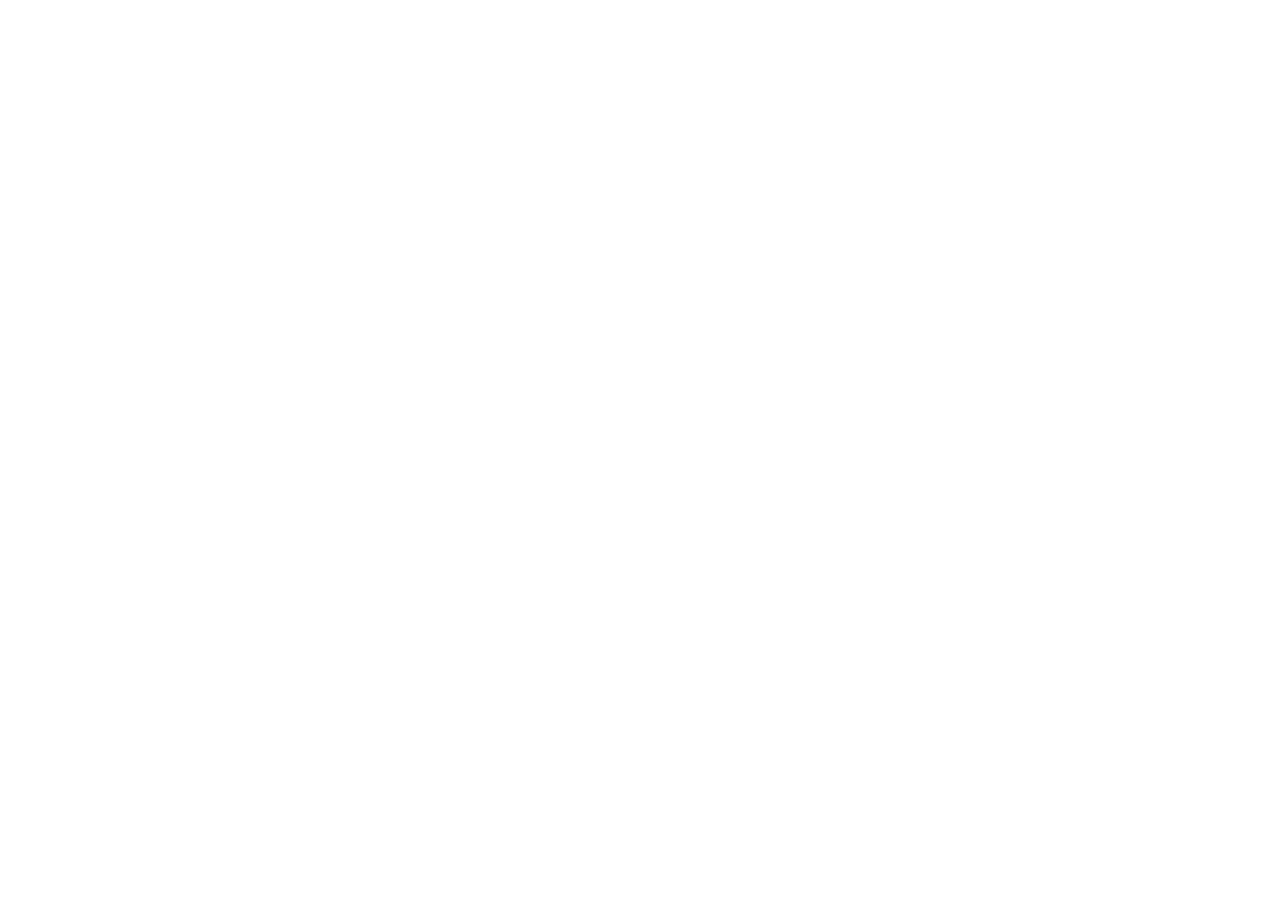
==== index.html @ fafce459 "初始化" ====
<!DOCTYPE html>
<html lang="en">

<head>
    <meta charset="UTF-8">
    <meta name="viewport" content="width=device-width, initial-scale=1.0">
    <title>Document</title>
</head>

<body>

</body>

</html>
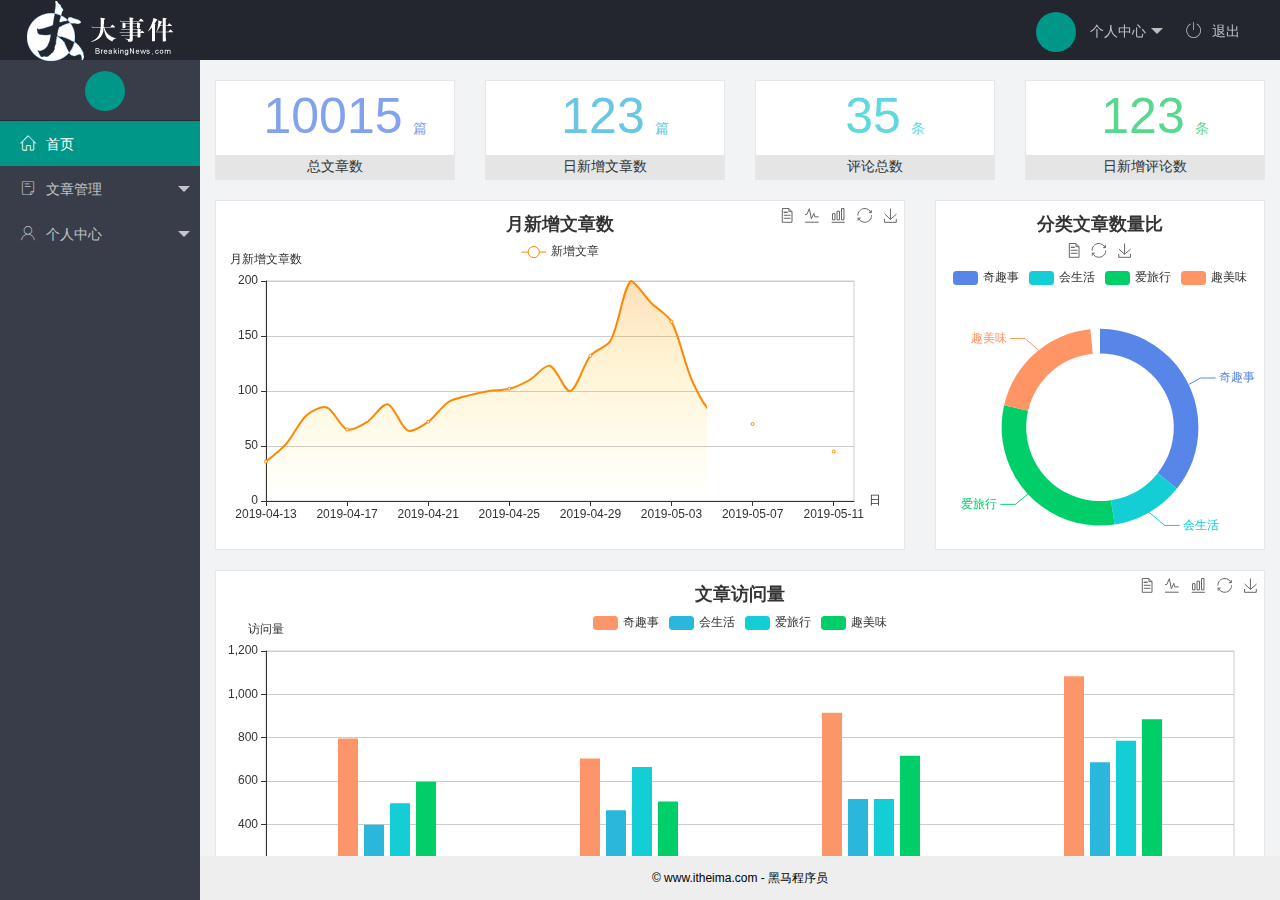
==== commit 4d19975c: "完成主页结构和头像昵称显示" ====
--- a/index.html
+++ b/index.html
@@ -5,10 +5,80 @@
     <meta charset="UTF-8">
     <meta name="viewport" content="width=device-width, initial-scale=1.0">
     <title>Document</title>
+    <link rel="stylesheet" href="/assets/lib/layui/css/layui.css">
+    <link rel="stylesheet" href="/assets/fonts/iconfont.css">
+    <link rel="stylesheet" href="/assets/css/index.css">
 </head>
 
-<body>
+<body class="layui-layout-body">
+    <div class="layui-layout layui-layout-admin">
+        <div class="layui-header">
+            <div class="layui-logo"><img src="/assets/images/logo.png" alt=""></div>
+            <!-- 头部区域（可配合layui已有的水平导航） -->
 
+            <ul class="layui-nav layui-layout-right">
+                <li class="layui-nav-item">
+                    <a href="javascript:;" class="userinfo">
+                        <img src="http://t.cn/RCzsdCq" class="layui-nav-img pic" style="display: none;">
+                        <span class="layui-nav-img user-avatar"></span> 个人中心
+                    </a>
+                    <dl class="layui-nav-child">
+                        <dd><a href="">基本资料</a></dd>
+                        <dd><a href="">更换头像</a></dd>
+                        <dd><a href="">重置密码</a></dd>
+                    </dl>
+                </li>
+                <li class="layui-nav-item"><a href=""><span class="iconfont icon-tuichu"></span>退出</a></li>
+            </ul>
+        </div>
+
+        <div class="layui-side layui-bg-black">
+            <div class="layui-side-scroll">
+                <div class="userinfo">
+                    <img src="http://t.cn/RCzsdCq" class="layui-nav-img pic" style="display: none;">
+                    <span class="layui-nav-img user-avatar"></span>
+                    <span class="welcome"></span>
+                </div>
+                <!-- 左侧导航区域（可配合layui已有的垂直导航） -->
+                <ul class="layui-nav layui-nav-tree" lay-shrink="all" lay-filter="test">
+                    <li class="layui-nav-item layui-this">
+                        <a class="" href="javascript:;"><span class="iconfont icon-home"></span>首页</a>
+                    </li>
+                    <li class="layui-nav-item ">
+                        <a class="" href="javascript:;"><span class="iconfont icon-16"></span>文章管理</a>
+                        <dl class="layui-nav-child">
+                            <dd><a href="javascript:;"><i class="layui-icon layui-icon-app"></i>文章类别</a></dd>
+                            <dd><a href="javascript:;"><i class="layui-icon layui-icon-app"></i>文章列表</a></dd>
+                            <dd><a href="javascript:;"><i class="layui-icon layui-icon-app"></i>发表文章</a></dd>
+                        </dl>
+                    </li>
+                    <li class="layui-nav-item">
+                        <a href="javascript:;"><span class="iconfont icon-user"></span>个人中心</a>
+                        <dl class="layui-nav-child">
+                            <dd><a href="javascript:;"><i class="layui-icon layui-icon-app"></i>基本资料</a></dd>
+                            <dd><a href="javascript:;"><i class="layui-icon layui-icon-app"></i>更换头像</a></dd>
+                            <dd><a href="javascript:;"><i class="layui-icon layui-icon-app"></i>重置密码</a></dd>
+                        </dl>
+                    </li>
+
+                </ul>
+            </div>
+        </div>
+
+        <div class="layui-body">
+            <!-- 内容主体区域 -->
+            <iframe name="fm" src="/home/dashboard.html" frameborder='0'></iframe>
+        </div>
+
+        <div class="layui-footer">
+            <!-- 底部固定区域 -->
+            © www.itheima.com - 黑马程序员
+        </div>
+    </div>
+    <script src="/assets/lib/layui/layui.all.js"></script>
+    <script src="/assets/lib/jquery.js"></script>
+    <script src="/assets/js/baseAPI.js"></script>
+    <script src="/assets/js/index.js"></script>
 </body>
 
 </html>--- a/assets/lib/layui/css/layui.css
+++ b/assets/lib/layui/css/layui.css
@@ -0,0 +1,2 @@
+/** layui-v2.5.5 MIT License By https://www.layui.com */
+ .layui-inline,img{display:inline-block;vertical-align:middle}h1,h2,h3,h4,h5,h6{font-weight:400}.layui-edge,.layui-header,.layui-inline,.layui-main{position:relative}.layui-body,.layui-edge,.layui-elip{overflow:hidden}.layui-btn,.layui-edge,.layui-inline,img{vertical-align:middle}.layui-btn,.layui-disabled,.layui-icon,.layui-unselect{-moz-user-select:none;-webkit-user-select:none;-ms-user-select:none}.layui-elip,.layui-form-checkbox span,.layui-form-pane .layui-form-label{text-overflow:ellipsis;white-space:nowrap}.layui-breadcrumb,.layui-tree-btnGroup{visibility:hidden}blockquote,body,button,dd,div,dl,dt,form,h1,h2,h3,h4,h5,h6,input,li,ol,p,pre,td,textarea,th,ul{margin:0;padding:0;-webkit-tap-highlight-color:rgba(0,0,0,0)}a:active,a:hover{outline:0}img{border:none}li{list-style:none}table{border-collapse:collapse;border-spacing:0}h4,h5,h6{font-size:100%}button,input,optgroup,option,select,textarea{font-family:inherit;font-size:inherit;font-style:inherit;font-weight:inherit;outline:0}pre{white-space:pre-wrap;white-space:-moz-pre-wrap;white-space:-pre-wrap;white-space:-o-pre-wrap;word-wrap:break-word}body{line-height:24px;font:14px Helvetica Neue,Helvetica,PingFang SC,Tahoma,Arial,sans-serif}hr{height:1px;margin:10px 0;border:0;clear:both}a{color:#333;text-decoration:none}a:hover{color:#777}a cite{font-style:normal;*cursor:pointer}.layui-border-box,.layui-border-box *{box-sizing:border-box}.layui-box,.layui-box *{box-sizing:content-box}.layui-clear{clear:both;*zoom:1}.layui-clear:after{content:'\20';clear:both;*zoom:1;display:block;height:0}.layui-inline{*display:inline;*zoom:1}.layui-edge{display:inline-block;width:0;height:0;border-width:6px;border-style:dashed;border-color:transparent}.layui-edge-top{top:-4px;border-bottom-color:#999;border-bottom-style:solid}.layui-edge-right{border-left-color:#999;border-left-style:solid}.layui-edge-bottom{top:2px;border-top-color:#999;border-top-style:solid}.layui-edge-left{border-right-color:#999;border-right-style:solid}.layui-disabled,.layui-disabled:hover{color:#d2d2d2!important;cursor:not-allowed!important}.layui-circle{border-radius:100%}.layui-show{display:block!important}.layui-hide{display:none!important}@font-face{font-family:layui-icon;src:url(../font/iconfont.eot?v=250);src:url(../font/iconfont.eot?v=250#iefix) format('embedded-opentype'),url(../font/iconfont.woff2?v=250) format('woff2'),url(../font/iconfont.woff?v=250) format('woff'),url(../font/iconfont.ttf?v=250) format('truetype'),url(../font/iconfont.svg?v=250#layui-icon) format('svg')}.layui-icon{font-family:layui-icon!important;font-size:16px;font-style:normal;-webkit-font-smoothing:antialiased;-moz-osx-font-smoothing:grayscale}.layui-icon-reply-fill:before{content:"\e611"}.layui-icon-set-fill:before{content:"\e614"}.layui-icon-menu-fill:before{content:"\e60f"}.layui-icon-search:before{content:"\e615"}.layui-icon-share:before{content:"\e641"}.layui-icon-set-sm:before{content:"\e620"}.layui-icon-engine:before{content:"\e628"}.layui-icon-close:before{content:"\1006"}.layui-icon-close-fill:before{content:"\1007"}.layui-icon-chart-screen:before{content:"\e629"}.layui-icon-star:before{content:"\e600"}.layui-icon-circle-dot:before{content:"\e617"}.layui-icon-chat:before{content:"\e606"}.layui-icon-release:before{content:"\e609"}.layui-icon-list:before{content:"\e60a"}.layui-icon-chart:before{content:"\e62c"}.layui-icon-ok-circle:before{content:"\1005"}.layui-icon-layim-theme:before{content:"\e61b"}.layui-icon-table:before{content:"\e62d"}.layui-icon-right:before{content:"\e602"}.layui-icon-left:before{content:"\e603"}.layui-icon-cart-simple:before{content:"\e698"}.layui-icon-face-cry:before{content:"\e69c"}.layui-icon-face-smile:before{content:"\e6af"}.layui-icon-survey:before{content:"\e6b2"}.layui-icon-tree:before{content:"\e62e"}.layui-icon-upload-circle:before{content:"\e62f"}.layui-icon-add-circle:before{content:"\e61f"}.layui-icon-download-circle:before{content:"\e601"}.layui-icon-templeate-1:before{content:"\e630"}.layui-icon-util:before{content:"\e631"}.layui-icon-face-surprised:before{content:"\e664"}.layui-icon-edit:before{content:"\e642"}.layui-icon-speaker:before{content:"\e645"}.layui-icon-down:before{content:"\e61a"}.layui-icon-file:before{content:"\e621"}.layui-icon-layouts:before{content:"\e632"}.layui-icon-rate-half:before{content:"\e6c9"}.layui-icon-add-circle-fine:before{content:"\e608"}.layui-icon-prev-circle:before{content:"\e633"}.layui-icon-read:before{content:"\e705"}.layui-icon-404:before{content:"\e61c"}.layui-icon-carousel:before{content:"\e634"}.layui-icon-help:before{content:"\e607"}.layui-icon-code-circle:before{content:"\e635"}.layui-icon-water:before{content:"\e636"}.layui-icon-username:before{content:"\e66f"}.layui-icon-find-fill:before{content:"\e670"}.layui-icon-about:before{content:"\e60b"}.layui-icon-location:before{content:"\e715"}.layui-icon-up:before{content:"\e619"}.layui-icon-pause:before{content:"\e651"}.layui-icon-date:before{content:"\e637"}.layui-icon-layim-uploadfile:before{content:"\e61d"}.layui-icon-delete:before{content:"\e640"}.layui-icon-play:before{content:"\e652"}.layui-icon-top:before{content:"\e604"}.layui-icon-friends:before{content:"\e612"}.layui-icon-refresh-3:before{content:"\e9aa"}.layui-icon-ok:before{content:"\e605"}.layui-icon-layer:before{content:"\e638"}.layui-icon-face-smile-fine:before{content:"\e60c"}.layui-icon-dollar:before{content:"\e659"}.layui-icon-group:before{content:"\e613"}.layui-icon-layim-download:before{content:"\e61e"}.layui-icon-picture-fine:before{content:"\e60d"}.layui-icon-link:before{content:"\e64c"}.layui-icon-diamond:before{content:"\e735"}.layui-icon-log:before{content:"\e60e"}.layui-icon-rate-solid:before{content:"\e67a"}.layui-icon-fonts-del:before{content:"\e64f"}.layui-icon-unlink:before{content:"\e64d"}.layui-icon-fonts-clear:before{content:"\e639"}.layui-icon-triangle-r:before{content:"\e623"}.layui-icon-circle:before{content:"\e63f"}.layui-icon-radio:before{content:"\e643"}.layui-icon-align-center:before{content:"\e647"}.layui-icon-align-right:before{content:"\e648"}.layui-icon-align-left:before{content:"\e649"}.layui-icon-loading-1:before{content:"\e63e"}.layui-icon-return:before{content:"\e65c"}.layui-icon-fonts-strong:before{content:"\e62b"}.layui-icon-upload:before{content:"\e67c"}.layui-icon-dialogue:before{content:"\e63a"}.layui-icon-video:before{content:"\e6ed"}.layui-icon-headset:before{content:"\e6fc"}.layui-icon-cellphone-fine:before{content:"\e63b"}.layui-icon-add-1:before{content:"\e654"}.layui-icon-face-smile-b:before{content:"\e650"}.layui-icon-fonts-html:before{content:"\e64b"}.layui-icon-form:before{content:"\e63c"}.layui-icon-cart:before{content:"\e657"}.layui-icon-camera-fill:before{content:"\e65d"}.layui-icon-tabs:before{content:"\e62a"}.layui-icon-fonts-code:before{content:"\e64e"}.layui-icon-fire:before{content:"\e756"}.layui-icon-set:before{content:"\e716"}.layui-icon-fonts-u:before{content:"\e646"}.layui-icon-triangle-d:before{content:"\e625"}.layui-icon-tips:before{content:"\e702"}.layui-icon-picture:before{content:"\e64a"}.layui-icon-more-vertical:before{content:"\e671"}.layui-icon-flag:before{content:"\e66c"}.layui-icon-loading:before{content:"\e63d"}.layui-icon-fonts-i:before{content:"\e644"}.layui-icon-refresh-1:before{content:"\e666"}.layui-icon-rmb:before{content:"\e65e"}.layui-icon-home:before{content:"\e68e"}.layui-icon-user:before{content:"\e770"}.layui-icon-notice:before{content:"\e667"}.layui-icon-login-weibo:before{content:"\e675"}.layui-icon-voice:before{content:"\e688"}.layui-icon-upload-drag:before{content:"\e681"}.layui-icon-login-qq:before{content:"\e676"}.layui-icon-snowflake:before{content:"\e6b1"}.layui-icon-file-b:before{content:"\e655"}.layui-icon-template:before{content:"\e663"}.layui-icon-auz:before{content:"\e672"}.layui-icon-console:before{content:"\e665"}.layui-icon-app:before{content:"\e653"}.layui-icon-prev:before{content:"\e65a"}.layui-icon-website:before{content:"\e7ae"}.layui-icon-next:before{content:"\e65b"}.layui-icon-component:before{content:"\e857"}.layui-icon-more:before{content:"\e65f"}.layui-icon-login-wechat:before{content:"\e677"}.layui-icon-shrink-right:before{content:"\e668"}.layui-icon-spread-left:before{content:"\e66b"}.layui-icon-camera:before{content:"\e660"}.layui-icon-note:before{content:"\e66e"}.layui-icon-refresh:before{content:"\e669"}.layui-icon-female:before{content:"\e661"}.layui-icon-male:before{content:"\e662"}.layui-icon-password:before{content:"\e673"}.layui-icon-senior:before{content:"\e674"}.layui-icon-theme:before{content:"\e66a"}.layui-icon-tread:before{content:"\e6c5"}.layui-icon-praise:before{content:"\e6c6"}.layui-icon-star-fill:before{content:"\e658"}.layui-icon-rate:before{content:"\e67b"}.layui-icon-template-1:before{content:"\e656"}.layui-icon-vercode:before{content:"\e679"}.layui-icon-cellphone:before{content:"\e678"}.layui-icon-screen-full:before{content:"\e622"}.layui-icon-screen-restore:before{content:"\e758"}.layui-icon-cols:before{content:"\e610"}.layui-icon-export:before{content:"\e67d"}.layui-icon-print:before{content:"\e66d"}.layui-icon-slider:before{content:"\e714"}.layui-icon-addition:before{content:"\e624"}.layui-icon-subtraction:before{content:"\e67e"}.layui-icon-service:before{content:"\e626"}.layui-icon-transfer:before{content:"\e691"}.layui-main{width:1140px;margin:0 auto}.layui-header{z-index:1000;height:60px}.layui-header a:hover{transition:all .5s;-webkit-transition:all .5s}.layui-side{position:fixed;left:0;top:0;bottom:0;z-index:999;width:200px;overflow-x:hidden}.layui-side-scroll{position:relative;width:220px;height:100%;overflow-x:hidden}.layui-body{position:absolute;left:200px;right:0;top:0;bottom:0;z-index:998;width:auto;overflow-y:auto;box-sizing:border-box}.layui-layout-body{overflow:hidden}.layui-layout-admin .layui-header{background-color:#23262E}.layui-layout-admin .layui-side{top:60px;width:200px;overflow-x:hidden}.layui-layout-admin .layui-body{position:fixed;top:60px;bottom:44px}.layui-layout-admin .layui-main{width:auto;margin:0 15px}.layui-layout-admin .layui-footer{position:fixed;left:200px;right:0;bottom:0;height:44px;line-height:44px;padding:0 15px;background-color:#eee}.layui-layout-admin .layui-logo{position:absolute;left:0;top:0;width:200px;height:100%;line-height:60px;text-align:center;color:#009688;font-size:16px}.layui-layout-admin .layui-header .layui-nav{background:0 0}.layui-layout-left{position:absolute!important;left:200px;top:0}.layui-layout-right{position:absolute!important;right:0;top:0}.layui-container{position:relative;margin:0 auto;padding:0 15px;box-sizing:border-box}.layui-fluid{position:relative;margin:0 auto;padding:0 15px}.layui-row:after,.layui-row:before{content:'';display:block;clear:both}.layui-col-lg1,.layui-col-lg10,.layui-col-lg11,.layui-col-lg12,.layui-col-lg2,.layui-col-lg3,.layui-col-lg4,.layui-col-lg5,.layui-col-lg6,.layui-col-lg7,.layui-col-lg8,.layui-col-lg9,.layui-col-md1,.layui-col-md10,.layui-col-md11,.layui-col-md12,.layui-col-md2,.layui-col-md3,.layui-col-md4,.layui-col-md5,.layui-col-md6,.layui-col-md7,.layui-col-md8,.layui-col-md9,.layui-col-sm1,.layui-col-sm10,.layui-col-sm11,.layui-col-sm12,.layui-col-sm2,.layui-col-sm3,.layui-col-sm4,.layui-col-sm5,.layui-col-sm6,.layui-col-sm7,.layui-col-sm8,.layui-col-sm9,.layui-col-xs1,.layui-col-xs10,.layui-col-xs11,.layui-col-xs12,.layui-col-xs2,.layui-col-xs3,.layui-col-xs4,.layui-col-xs5,.layui-col-xs6,.layui-col-xs7,.layui-col-xs8,.layui-col-xs9{position:relative;display:block;box-sizing:border-box}.layui-col-xs1,.layui-col-xs10,.layui-col-xs11,.layui-col-xs12,.layui-col-xs2,.layui-col-xs3,.layui-col-xs4,.layui-col-xs5,.layui-col-xs6,.layui-col-xs7,.layui-col-xs8,.layui-col-xs9{float:left}.layui-col-xs1{width:8.33333333%}.layui-col-xs2{width:16.66666667%}.layui-col-xs3{width:25%}.layui-col-xs4{width:33.33333333%}.layui-col-xs5{width:41.66666667%}.layui-col-xs6{width:50%}.layui-col-xs7{width:58.33333333%}.layui-col-xs8{width:66.66666667%}.layui-col-xs9{width:75%}.layui-col-xs10{width:83.33333333%}.layui-col-xs11{width:91.66666667%}.layui-col-xs12{width:100%}.layui-col-xs-offset1{margin-left:8.33333333%}.layui-col-xs-offset2{margin-left:16.66666667%}.layui-col-xs-offset3{margin-left:25%}.layui-col-xs-offset4{margin-left:33.33333333%}.layui-col-xs-offset5{margin-left:41.66666667%}.layui-col-xs-offset6{margin-left:50%}.layui-col-xs-offset7{margin-left:58.33333333%}.layui-col-xs-offset8{margin-left:66.66666667%}.layui-col-xs-offset9{margin-left:75%}.layui-col-xs-offset10{margin-left:83.33333333%}.layui-col-xs-offset11{margin-left:91.66666667%}.layui-col-xs-offset12{margin-left:100%}@media screen and (max-width:768px){.layui-hide-xs{display:none!important}.layui-show-xs-block{display:block!important}.layui-show-xs-inline{display:inline!important}.layui-show-xs-inline-block{display:inline-block!important}}@media screen and (min-width:768px){.layui-container{width:750px}.layui-hide-sm{display:none!important}.layui-show-sm-block{display:block!important}.layui-show-sm-inline{display:inline!important}.layui-show-sm-inline-block{display:inline-block!important}.layui-col-sm1,.layui-col-sm10,.layui-col-sm11,.layui-col-sm12,.layui-col-sm2,.layui-col-sm3,.layui-col-sm4,.layui-col-sm5,.layui-col-sm6,.layui-col-sm7,.layui-col-sm8,.layui-col-sm9{float:left}.layui-col-sm1{width:8.33333333%}.layui-col-sm2{width:16.66666667%}.layui-col-sm3{width:25%}.layui-col-sm4{width:33.33333333%}.layui-col-sm5{width:41.66666667%}.layui-col-sm6{width:50%}.layui-col-sm7{width:58.33333333%}.layui-col-sm8{width:66.66666667%}.layui-col-sm9{width:75%}.layui-col-sm10{width:83.33333333%}.layui-col-sm11{width:91.66666667%}.layui-col-sm12{width:100%}.layui-col-sm-offset1{margin-left:8.33333333%}.layui-col-sm-offset2{margin-left:16.66666667%}.layui-col-sm-offset3{margin-left:25%}.layui-col-sm-offset4{margin-left:33.33333333%}.layui-col-sm-offset5{margin-left:41.66666667%}.layui-col-sm-offset6{margin-left:50%}.layui-col-sm-offset7{margin-left:58.33333333%}.layui-col-sm-offset8{margin-left:66.66666667%}.layui-col-sm-offset9{margin-left:75%}.layui-col-sm-offset10{margin-left:83.33333333%}.layui-col-sm-offset11{margin-left:91.66666667%}.layui-col-sm-offset12{margin-left:100%}}@media screen and (min-width:992px){.layui-container{width:970px}.layui-hide-md{display:none!important}.layui-show-md-block{display:block!important}.layui-show-md-inline{display:inline!important}.layui-show-md-inline-block{display:inline-block!important}.layui-col-md1,.layui-col-md10,.layui-col-md11,.layui-col-md12,.layui-col-md2,.layui-col-md3,.layui-col-md4,.layui-col-md5,.layui-col-md6,.layui-col-md7,.layui-col-md8,.layui-col-md9{float:left}.layui-col-md1{width:8.33333333%}.layui-col-md2{width:16.66666667%}.layui-col-md3{width:25%}.layui-col-md4{width:33.33333333%}.layui-col-md5{width:41.66666667%}.layui-col-md6{width:50%}.layui-col-md7{width:58.33333333%}.layui-col-md8{width:66.66666667%}.layui-col-md9{width:75%}.layui-col-md10{width:83.33333333%}.layui-col-md11{width:91.66666667%}.layui-col-md12{width:100%}.layui-col-md-offset1{margin-left:8.33333333%}.layui-col-md-offset2{margin-left:16.66666667%}.layui-col-md-offset3{margin-left:25%}.layui-col-md-offset4{margin-left:33.33333333%}.layui-col-md-offset5{margin-left:41.66666667%}.layui-col-md-offset6{margin-left:50%}.layui-col-md-offset7{margin-left:58.33333333%}.layui-col-md-offset8{margin-left:66.66666667%}.layui-col-md-offset9{margin-left:75%}.layui-col-md-offset10{margin-left:83.33333333%}.layui-col-md-offset11{margin-left:91.66666667%}.layui-col-md-offset12{margin-left:100%}}@media screen and (min-width:1200px){.layui-container{width:1170px}.layui-hide-lg{display:none!important}.layui-show-lg-block{display:block!important}.layui-show-lg-inline{display:inline!important}.layui-show-lg-inline-block{display:inline-block!important}.layui-col-lg1,.layui-col-lg10,.layui-col-lg11,.layui-col-lg12,.layui-col-lg2,.layui-col-lg3,.layui-col-lg4,.layui-col-lg5,.layui-col-lg6,.layui-col-lg7,.layui-col-lg8,.layui-col-lg9{float:left}.layui-col-lg1{width:8.33333333%}.layui-col-lg2{width:16.66666667%}.layui-col-lg3{width:25%}.layui-col-lg4{width:33.33333333%}.layui-col-lg5{width:41.66666667%}.layui-col-lg6{width:50%}.layui-col-lg7{width:58.33333333%}.layui-col-lg8{width:66.66666667%}.layui-col-lg9{width:75%}.layui-col-lg10{width:83.33333333%}.layui-col-lg11{width:91.66666667%}.layui-col-lg12{width:100%}.layui-col-lg-offset1{margin-left:8.33333333%}.layui-col-lg-offset2{margin-left:16.66666667%}.layui-col-lg-offset3{margin-left:25%}.layui-col-lg-offset4{margin-left:33.33333333%}.layui-col-lg-offset5{margin-left:41.66666667%}.layui-col-lg-offset6{margin-left:50%}.layui-col-lg-offset7{margin-left:58.33333333%}.layui-col-lg-offset8{margin-left:66.66666667%}.layui-col-lg-offset9{margin-left:75%}.layui-col-lg-offset10{margin-left:83.33333333%}.layui-col-lg-offset11{margin-left:91.66666667%}.layui-col-lg-offset12{margin-left:100%}}.layui-col-space1{margin:-.5px}.layui-col-space1>*{padding:.5px}.layui-col-space3{margin:-1.5px}.layui-col-space3>*{padding:1.5px}.layui-col-space5{margin:-2.5px}.layui-col-space5>*{padding:2.5px}.layui-col-space8{margin:-3.5px}.layui-col-space8>*{padding:3.5px}.layui-col-space10{margin:-5px}.layui-col-space10>*{padding:5px}.layui-col-space12{margin:-6px}.layui-col-space12>*{padding:6px}.layui-col-space15{margin:-7.5px}.layui-col-space15>*{padding:7.5px}.layui-col-space18{margin:-9px}.layui-col-space18>*{padding:9px}.layui-col-space20{margin:-10px}.layui-col-space20>*{padding:10px}.layui-col-space22{margin:-11px}.layui-col-space22>*{padding:11px}.layui-col-space25{margin:-12.5px}.layui-col-space25>*{padding:12.5px}.layui-col-space30{margin:-15px}.layui-col-space30>*{padding:15px}.layui-btn,.layui-input,.layui-select,.layui-textarea,.layui-upload-button{outline:0;-webkit-appearance:none;transition:all .3s;-webkit-transition:all .3s;box-sizing:border-box}.layui-elem-quote{margin-bottom:10px;padding:15px;line-height:22px;border-left:5px solid #009688;border-radius:0 2px 2px 0;background-color:#f2f2f2}.layui-quote-nm{border-style:solid;border-width:1px 1px 1px 5px;background:0 0}.layui-elem-field{margin-bottom:10px;padding:0;border-width:1px;border-style:solid}.layui-elem-field legend{margin-left:20px;padding:0 10px;font-size:20px;font-weight:300}.layui-field-title{margin:10px 0 20px;border-width:1px 0 0}.layui-field-box{padding:10px 15px}.layui-field-title .layui-field-box{padding:10px 0}.layui-progress{position:relative;height:6px;border-radius:20px;background-color:#e2e2e2}.layui-progress-bar{position:absolute;left:0;top:0;width:0;max-width:100%;height:6px;border-radius:20px;text-align:right;background-color:#5FB878;transition:all .3s;-webkit-transition:all .3s}.layui-progress-big,.layui-progress-big .layui-progress-bar{height:18px;line-height:18px}.layui-progress-text{position:relative;top:-20px;line-height:18px;font-size:12px;color:#666}.layui-progress-big .layui-progress-text{position:static;padding:0 10px;color:#fff}.layui-collapse{border-width:1px;border-style:solid;border-radius:2px}.layui-colla-content,.layui-colla-item{border-top-width:1px;border-top-style:solid}.layui-colla-item:first-child{border-top:none}.layui-colla-title{position:relative;height:42px;line-height:42px;padding:0 15px 0 35px;color:#333;background-color:#f2f2f2;cursor:pointer;font-size:14px;overflow:hidden}.layui-colla-content{display:none;padding:10px 15px;line-height:22px;color:#666}.layui-colla-icon{position:absolute;left:15px;top:0;font-size:14px}.layui-card{margin-bottom:15px;border-radius:2px;background-color:#fff;box-shadow:0 1px 2px 0 rgba(0,0,0,.05)}.layui-card:last-child{margin-bottom:0}.layui-card-header{position:relative;height:42px;line-height:42px;padding:0 15px;border-bottom:1px solid #f6f6f6;color:#333;border-radius:2px 2px 0 0;font-size:14px}.layui-bg-black,.layui-bg-blue,.layui-bg-cyan,.layui-bg-green,.layui-bg-orange,.layui-bg-red{color:#fff!important}.layui-card-body{position:relative;padding:10px 15px;line-height:24px}.layui-card-body[pad15]{padding:15px}.layui-card-body[pad20]{padding:20px}.layui-card-body .layui-table{margin:5px 0}.layui-card .layui-tab{margin:0}.layui-panel-window{position:relative;padding:15px;border-radius:0;border-top:5px solid #E6E6E6;background-color:#fff}.layui-auxiliar-moving{position:fixed;left:0;right:0;top:0;bottom:0;width:100%;height:100%;background:0 0;z-index:9999999999}.layui-form-label,.layui-form-mid,.layui-form-select,.layui-input-block,.layui-input-inline,.layui-textarea{position:relative}.layui-bg-red{background-color:#FF5722!important}.layui-bg-orange{background-color:#FFB800!important}.layui-bg-green{background-color:#009688!important}.layui-bg-cyan{background-color:#2F4056!important}.layui-bg-blue{background-color:#1E9FFF!important}.layui-bg-black{background-color:#393D49!important}.layui-bg-gray{background-color:#eee!important;color:#666!important}.layui-badge-rim,.layui-colla-content,.layui-colla-item,.layui-collapse,.layui-elem-field,.layui-form-pane .layui-form-item[pane],.layui-form-pane .layui-form-label,.layui-input,.layui-layedit,.layui-layedit-tool,.layui-quote-nm,.layui-select,.layui-tab-bar,.layui-tab-card,.layui-tab-title,.layui-tab-title .layui-this:after,.layui-textarea{border-color:#e6e6e6}.layui-timeline-item:before,hr{background-color:#e6e6e6}.layui-text{line-height:22px;font-size:14px;color:#666}.layui-text h1,.layui-text h2,.layui-text h3{font-weight:500;color:#333}.layui-text h1{font-size:30px}.layui-text h2{font-size:24px}.layui-text h3{font-size:18px}.layui-text a:not(.layui-btn){color:#01AAED}.layui-text a:not(.layui-btn):hover{text-decoration:underline}.layui-text ul{padding:5px 0 5px 15px}.layui-text ul li{margin-top:5px;list-style-type:disc}.layui-text em,.layui-word-aux{color:#999!important;padding:0 5px!important}.layui-btn{display:inline-block;height:38px;line-height:38px;padding:0 18px;background-color:#009688;color:#fff;white-space:nowrap;text-align:center;font-size:14px;border:none;border-radius:2px;cursor:pointer}.layui-btn:hover{opacity:.8;filter:alpha(opacity=80);color:#fff}.layui-btn:active{opacity:1;filter:alpha(opacity=100)}.layui-btn+.layui-btn{margin-left:10px}.layui-btn-container{font-size:0}.layui-btn-container .layui-btn{margin-right:10px;margin-bottom:10px}.layui-btn-container .layui-btn+.layui-btn{margin-left:0}.layui-table .layui-btn-container .layui-btn{margin-bottom:9px}.layui-btn-radius{border-radius:100px}.layui-btn .layui-icon{margin-right:3px;font-size:18px;vertical-align:bottom;vertical-align:middle\9}.layui-btn-primary{border:1px solid #C9C9C9;background-color:#fff;color:#555}.layui-btn-primary:hover{border-color:#009688;color:#333}.layui-btn-normal{background-color:#1E9FFF}.layui-btn-warm{background-color:#FFB800}.layui-btn-danger{background-color:#FF5722}.layui-btn-checked{background-color:#5FB878}.layui-btn-disabled,.layui-btn-disabled:active,.layui-btn-disabled:hover{border:1px solid #e6e6e6;background-color:#FBFBFB;color:#C9C9C9;cursor:not-allowed;opacity:1}.layui-btn-lg{height:44px;line-height:44px;padding:0 25px;font-size:16px}.layui-btn-sm{height:30px;line-height:30px;padding:0 10px;font-size:12px}.layui-btn-sm i{font-size:16px!important}.layui-btn-xs{height:22px;line-height:22px;padding:0 5px;font-size:12px}.layui-btn-xs i{font-size:14px!important}.layui-btn-group{display:inline-block;vertical-align:middle;font-size:0}.layui-btn-group .layui-btn{margin-left:0!important;margin-right:0!important;border-left:1px solid rgba(255,255,255,.5);border-radius:0}.layui-btn-group .layui-btn-primary{border-left:none}.layui-btn-group .layui-btn-primary:hover{border-color:#C9C9C9;color:#009688}.layui-btn-group .layui-btn:first-child{border-left:none;border-radius:2px 0 0 2px}.layui-btn-group .layui-btn-primary:first-child{border-left:1px solid #c9c9c9}.layui-btn-group .layui-btn:last-child{border-radius:0 2px 2px 0}.layui-btn-group .layui-btn+.layui-btn{margin-left:0}.layui-btn-group+.layui-btn-group{margin-left:10px}.layui-btn-fluid{width:100%}.layui-input,.layui-select,.layui-textarea{height:38px;line-height:1.3;line-height:38px\9;border-width:1px;border-style:solid;background-color:#fff;border-radius:2px}.layui-input::-webkit-input-placeholder,.layui-select::-webkit-input-placeholder,.layui-textarea::-webkit-input-placeholder{line-height:1.3}.layui-input,.layui-textarea{display:block;width:100%;padding-left:10px}.layui-input:hover,.layui-textarea:hover{border-color:#D2D2D2!important}.layui-input:focus,.layui-textarea:focus{border-color:#C9C9C9!important}.layui-textarea{min-height:100px;height:auto;line-height:20px;padding:6px 10px;resize:vertical}.layui-select{padding:0 10px}.layui-form input[type=checkbox],.layui-form input[type=radio],.layui-form select{display:none}.layui-form [lay-ignore]{display:initial}.layui-form-item{margin-bottom:15px;clear:both;*zoom:1}.layui-form-item:after{content:'\20';clear:both;*zoom:1;display:block;height:0}.layui-form-label{float:left;display:block;padding:9px 15px;width:80px;font-weight:400;line-height:20px;text-align:right}.layui-form-label-col{display:block;float:none;padding:9px 0;line-height:20px;text-align:left}.layui-form-item .layui-inline{margin-bottom:5px;margin-right:10px}.layui-input-block{margin-left:110px;min-height:36px}.layui-input-inline{display:inline-block;vertical-align:middle}.layui-form-item .layui-input-inline{float:left;width:190px;margin-right:10px}.layui-form-text .layui-input-inline{width:auto}.layui-form-mid{float:left;display:block;padding:9px 0!important;line-height:20px;margin-right:10px}.layui-form-danger+.layui-form-select .layui-input,.layui-form-danger:focus{border-color:#FF5722!important}.layui-form-select .layui-input{padding-right:30px;cursor:pointer}.layui-form-select .layui-edge{position:absolute;right:10px;top:50%;margin-top:-3px;cursor:pointer;border-width:6px;border-top-color:#c2c2c2;border-top-style:solid;transition:all .3s;-webkit-transition:all .3s}.layui-form-select dl{display:none;position:absolute;left:0;top:42px;padding:5px 0;z-index:899;min-width:100%;border:1px solid #d2d2d2;max-height:300px;overflow-y:auto;background-color:#fff;border-radius:2px;box-shadow:0 2px 4px rgba(0,0,0,.12);box-sizing:border-box}.layui-form-select dl dd,.layui-form-select dl dt{padding:0 10px;line-height:36px;white-space:nowrap;overflow:hidden;text-overflow:ellipsis}.layui-form-select dl dt{font-size:12px;color:#999}.layui-form-select dl dd{cursor:pointer}.layui-form-select dl dd:hover{background-color:#f2f2f2;-webkit-transition:.5s all;transition:.5s all}.layui-form-select .layui-select-group dd{padding-left:20px}.layui-form-select dl dd.layui-select-tips{padding-left:10px!important;color:#999}.layui-form-select dl dd.layui-this{background-color:#5FB878;color:#fff}.layui-form-checkbox,.layui-form-select dl dd.layui-disabled{background-color:#fff}.layui-form-selected dl{display:block}.layui-form-checkbox,.layui-form-checkbox *,.layui-form-switch{display:inline-block;vertical-align:middle}.layui-form-selected .layui-edge{margin-top:-9px;-webkit-transform:rotate(180deg);transform:rotate(180deg);margin-top:-3px\9}:root .layui-form-selected .layui-edge{margin-top:-9px\0/IE9}.layui-form-selectup dl{top:auto;bottom:42px}.layui-select-none{margin:5px 0;text-align:center;color:#999}.layui-select-disabled .layui-disabled{border-color:#eee!important}.layui-select-disabled .layui-edge{border-top-color:#d2d2d2}.layui-form-checkbox{position:relative;height:30px;line-height:30px;margin-right:10px;padding-right:30px;cursor:pointer;font-size:0;-webkit-transition:.1s linear;transition:.1s linear;box-sizing:border-box}.layui-form-checkbox span{padding:0 10px;height:100%;font-size:14px;border-radius:2px 0 0 2px;background-color:#d2d2d2;color:#fff;overflow:hidden}.layui-form-checkbox:hover span{background-color:#c2c2c2}.layui-form-checkbox i{position:absolute;right:0;top:0;width:30px;height:28px;border:1px solid #d2d2d2;border-left:none;border-radius:0 2px 2px 0;color:#fff;font-size:20px;text-align:center}.layui-form-checkbox:hover i{border-color:#c2c2c2;color:#c2c2c2}.layui-form-checked,.layui-form-checked:hover{border-color:#5FB878}.layui-form-checked span,.layui-form-checked:hover span{background-color:#5FB878}.layui-form-checked i,.layui-form-checked:hover i{color:#5FB878}.layui-form-item .layui-form-checkbox{margin-top:4px}.layui-form-checkbox[lay-skin=primary]{height:auto!important;line-height:normal!important;min-width:18px;min-height:18px;border:none!important;margin-right:0;padding-left:28px;padding-right:0;background:0 0}.layui-form-checkbox[lay-skin=primary] span{padding-left:0;padding-right:15px;line-height:18px;background:0 0;color:#666}.layui-form-checkbox[lay-skin=primary] i{right:auto;left:0;width:16px;height:16px;line-height:16px;border:1px solid #d2d2d2;font-size:12px;border-radius:2px;background-color:#fff;-webkit-transition:.1s linear;transition:.1s linear}.layui-form-checkbox[lay-skin=primary]:hover i{border-color:#5FB878;color:#fff}.layui-form-checked[lay-skin=primary] i{border-color:#5FB878!important;background-color:#5FB878;color:#fff}.layui-checkbox-disbaled[lay-skin=primary] span{background:0 0!important;color:#c2c2c2}.layui-checkbox-disbaled[lay-skin=primary]:hover i{border-color:#d2d2d2}.layui-form-item .layui-form-checkbox[lay-skin=primary]{margin-top:10px}.layui-form-switch{position:relative;height:22px;line-height:22px;min-width:35px;padding:0 5px;margin-top:8px;border:1px solid #d2d2d2;border-radius:20px;cursor:pointer;background-color:#fff;-webkit-transition:.1s linear;transition:.1s linear}.layui-form-switch i{position:absolute;left:5px;top:3px;width:16px;height:16px;border-radius:20px;background-color:#d2d2d2;-webkit-transition:.1s linear;transition:.1s linear}.layui-form-switch em{position:relative;top:0;width:25px;margin-left:21px;padding:0!important;text-align:center!important;color:#999!important;font-style:normal!important;font-size:12px}.layui-form-onswitch{border-color:#5FB878;background-color:#5FB878}.layui-checkbox-disbaled,.layui-checkbox-disbaled i{border-color:#e2e2e2!important}.layui-form-onswitch i{left:100%;margin-left:-21px;background-color:#fff}.layui-form-onswitch em{margin-left:5px;margin-right:21px;color:#fff!important}.layui-checkbox-disbaled span{background-color:#e2e2e2!important}.layui-checkbox-disbaled:hover i{color:#fff!important}[lay-radio]{display:none}.layui-form-radio,.layui-form-radio *{display:inline-block;vertical-align:middle}.layui-form-radio{line-height:28px;margin:6px 10px 0 0;padding-right:10px;cursor:pointer;font-size:0}.layui-form-radio *{font-size:14px}.layui-form-radio>i{margin-right:8px;font-size:22px;color:#c2c2c2}.layui-form-radio>i:hover,.layui-form-radioed>i{color:#5FB878}.layui-radio-disbaled>i{color:#e2e2e2!important}.layui-form-pane .layui-form-label{width:110px;padding:8px 15px;height:38px;line-height:20px;border-width:1px;border-style:solid;border-radius:2px 0 0 2px;text-align:center;background-color:#FBFBFB;overflow:hidden;box-sizing:border-box}.layui-form-pane .layui-input-inline{margin-left:-1px}.layui-form-pane .layui-input-block{margin-left:110px;left:-1px}.layui-form-pane .layui-input{border-radius:0 2px 2px 0}.layui-form-pane .layui-form-text .layui-form-label{float:none;width:100%;border-radius:2px;box-sizing:border-box;text-align:left}.layui-form-pane .layui-form-text .layui-input-inline{display:block;margin:0;top:-1px;clear:both}.layui-form-pane .layui-form-text .layui-input-block{margin:0;left:0;top:-1px}.layui-form-pane .layui-form-text .layui-textarea{min-height:100px;border-radius:0 0 2px 2px}.layui-form-pane .layui-form-checkbox{margin:4px 0 4px 10px}.layui-form-pane .layui-form-radio,.layui-form-pane .layui-form-switch{margin-top:6px;margin-left:10px}.layui-form-pane .layui-form-item[pane]{position:relative;border-width:1px;border-style:solid}.layui-form-pane .layui-form-item[pane] .layui-form-label{position:absolute;left:0;top:0;height:100%;border-width:0 1px 0 0}.layui-form-pane .layui-form-item[pane] .layui-input-inline{margin-left:110px}@media screen and (max-width:450px){.layui-form-item .layui-form-label{text-overflow:ellipsis;overflow:hidden;white-space:nowrap}.layui-form-item .layui-inline{display:block;margin-right:0;margin-bottom:20px;clear:both}.layui-form-item .layui-inline:after{content:'\20';clear:both;display:block;height:0}.layui-form-item .layui-input-inline{display:block;float:none;left:-3px;width:auto;margin:0 0 10px 112px}.layui-form-item .layui-input-inline+.layui-form-mid{margin-left:110px;top:-5px;padding:0}.layui-form-item .layui-form-checkbox{margin-right:5px;margin-bottom:5px}}.layui-layedit{border-width:1px;border-style:solid;border-radius:2px}.layui-layedit-tool{padding:3px 5px;border-bottom-width:1px;border-bottom-style:solid;font-size:0}.layedit-tool-fixed{position:fixed;top:0;border-top:1px solid #e2e2e2}.layui-layedit-tool .layedit-tool-mid,.layui-layedit-tool .layui-icon{display:inline-block;vertical-align:middle;text-align:center;font-size:14px}.layui-layedit-tool .layui-icon{position:relative;width:32px;height:30px;line-height:30px;margin:3px 5px;color:#777;cursor:pointer;border-radius:2px}.layui-layedit-tool .layui-icon:hover{color:#393D49}.layui-layedit-tool .layui-icon:active{color:#000}.layui-layedit-tool .layedit-tool-active{background-color:#e2e2e2;color:#000}.layui-layedit-tool .layui-disabled,.layui-layedit-tool .layui-disabled:hover{color:#d2d2d2;cursor:not-allowed}.layui-layedit-tool .layedit-tool-mid{width:1px;height:18px;margin:0 10px;background-color:#d2d2d2}.layedit-tool-html{width:50px!important;font-size:30px!important}.layedit-tool-b,.layedit-tool-code,.layedit-tool-help{font-size:16px!important}.layedit-tool-d,.layedit-tool-face,.layedit-tool-image,.layedit-tool-unlink{font-size:18px!important}.layedit-tool-image input{position:absolute;font-size:0;left:0;top:0;width:100%;height:100%;opacity:.01;filter:Alpha(opacity=1);cursor:pointer}.layui-layedit-iframe iframe{display:block;width:100%}#LAY_layedit_code{overflow:hidden}.layui-laypage{display:inline-block;*display:inline;*zoom:1;vertical-align:middle;margin:10px 0;font-size:0}.layui-laypage>a:first-child,.layui-laypage>a:first-child em{border-radius:2px 0 0 2px}.layui-laypage>a:last-child,.layui-laypage>a:last-child em{border-radius:0 2px 2px 0}.layui-laypage>:first-child{margin-left:0!important}.layui-laypage>:last-child{margin-right:0!important}.layui-laypage a,.layui-laypage button,.layui-laypage input,.layui-laypage select,.layui-laypage span{border:1px solid #e2e2e2}.layui-laypage a,.layui-laypage span{display:inline-block;*display:inline;*zoom:1;vertical-align:middle;padding:0 15px;height:28px;line-height:28px;margin:0 -1px 5px 0;background-color:#fff;color:#333;font-size:12px}.layui-flow-more a *,.layui-laypage input,.layui-table-view select[lay-ignore]{display:inline-block}.layui-laypage a:hover{color:#009688}.layui-laypage em{font-style:normal}.layui-laypage .layui-laypage-spr{color:#999;font-weight:700}.layui-laypage a{text-decoration:none}.layui-laypage .layui-laypage-curr{position:relative}.layui-laypage .layui-laypage-curr em{position:relative;color:#fff}.layui-laypage .layui-laypage-curr .layui-laypage-em{position:absolute;left:-1px;top:-1px;padding:1px;width:100%;height:100%;background-color:#009688}.layui-laypage-em{border-radius:2px}.layui-laypage-next em,.layui-laypage-prev em{font-family:Sim sun;font-size:16px}.layui-laypage .layui-laypage-count,.layui-laypage .layui-laypage-limits,.layui-laypage .layui-laypage-refresh,.layui-laypage .layui-laypage-skip{margin-left:10px;margin-right:10px;padding:0;border:none}.layui-laypage .layui-laypage-limits,.layui-laypage .layui-laypage-refresh{vertical-align:top}.layui-laypage .layui-laypage-refresh i{font-size:18px;cursor:pointer}.layui-laypage select{height:22px;padding:3px;border-radius:2px;cursor:pointer}.layui-laypage .layui-laypage-skip{height:30px;line-height:30px;color:#999}.layui-laypage button,.layui-laypage input{height:30px;line-height:30px;border-radius:2px;vertical-align:top;background-color:#fff;box-sizing:border-box}.layui-laypage input{width:40px;margin:0 10px;padding:0 3px;text-align:center}.layui-laypage input:focus,.layui-laypage select:focus{border-color:#009688!important}.layui-laypage button{margin-left:10px;padding:0 10px;cursor:pointer}.layui-table,.layui-table-view{margin:10px 0}.layui-flow-more{margin:10px 0;text-align:center;color:#999;font-size:14px}.layui-flow-more a{height:32px;line-height:32px}.layui-flow-more a *{vertical-align:top}.layui-flow-more a cite{padding:0 20px;border-radius:3px;background-color:#eee;color:#333;font-style:normal}.layui-flow-more a cite:hover{opacity:.8}.layui-flow-more a i{font-size:30px;color:#737383}.layui-table{width:100%;background-color:#fff;color:#666}.layui-table tr{transition:all .3s;-webkit-transition:all .3s}.layui-table th{text-align:left;font-weight:400}.layui-table tbody tr:hover,.layui-table thead tr,.layui-table-click,.layui-table-header,.layui-table-hover,.layui-table-mend,.layui-table-patch,.layui-table-tool,.layui-table-total,.layui-table-total tr,.layui-table[lay-even] tr:nth-child(even){background-color:#f2f2f2}.layui-table td,.layui-table th,.layui-table-col-set,.layui-table-fixed-r,.layui-table-grid-down,.layui-table-header,.layui-table-page,.layui-table-tips-main,.layui-table-tool,.layui-table-total,.layui-table-view,.layui-table[lay-skin=line],.layui-table[lay-skin=row]{border-width:1px;border-style:solid;border-color:#e6e6e6}.layui-table td,.layui-table th{position:relative;padding:9px 15px;min-height:20px;line-height:20px;font-size:14px}.layui-table[lay-skin=line] td,.layui-table[lay-skin=line] th{border-width:0 0 1px}.layui-table[lay-skin=row] td,.layui-table[lay-skin=row] th{border-width:0 1px 0 0}.layui-table[lay-skin=nob] td,.layui-table[lay-skin=nob] th{border:none}.layui-table img{max-width:100px}.layui-table[lay-size=lg] td,.layui-table[lay-size=lg] th{padding:15px 30px}.layui-table-view .layui-table[lay-size=lg] .layui-table-cell{height:40px;line-height:40px}.layui-table[lay-size=sm] td,.layui-table[lay-size=sm] th{font-size:12px;padding:5px 10px}.layui-table-view .layui-table[lay-size=sm] .layui-table-cell{height:20px;line-height:20px}.layui-table[lay-data]{display:none}.layui-table-box{position:relative;overflow:hidden}.layui-table-view .layui-table{position:relative;width:auto;margin:0}.layui-table-view .layui-table[lay-skin=line]{border-width:0 1px 0 0}.layui-table-view .layui-table[lay-skin=row]{border-width:0 0 1px}.layui-table-view .layui-table td,.layui-table-view .layui-table th{padding:5px 0;border-top:none;border-left:none}.layui-table-view .layui-table th.layui-unselect .layui-table-cell span{cursor:pointer}.layui-table-view .layui-table td{cursor:default}.layui-table-view .layui-table td[data-edit=text]{cursor:text}.layui-table-view .layui-form-checkbox[lay-skin=primary] i{width:18px;height:18px}.layui-table-view .layui-form-radio{line-height:0;padding:0}.layui-table-view .layui-form-radio>i{margin:0;font-size:20px}.layui-table-init{position:absolute;left:0;top:0;width:100%;height:100%;text-align:center;z-index:110}.layui-table-init .layui-icon{position:absolute;left:50%;top:50%;margin:-15px 0 0 -15px;font-size:30px;color:#c2c2c2}.layui-table-header{border-width:0 0 1px;overflow:hidden}.layui-table-header .layui-table{margin-bottom:-1px}.layui-table-tool .layui-inline[lay-event]{position:relative;width:26px;height:26px;padding:5px;line-height:16px;margin-right:10px;text-align:center;color:#333;border:1px solid #ccc;cursor:pointer;-webkit-transition:.5s all;transition:.5s all}.layui-table-tool .layui-inline[lay-event]:hover{border:1px solid #999}.layui-table-tool-temp{padding-right:120px}.layui-table-tool-self{position:absolute;right:17px;top:10px}.layui-table-tool .layui-table-tool-self .layui-inline[lay-event]{margin:0 0 0 10px}.layui-table-tool-panel{position:absolute;top:29px;left:-1px;padding:5px 0;min-width:150px;min-height:40px;border:1px solid #d2d2d2;text-align:left;overflow-y:auto;background-color:#fff;box-shadow:0 2px 4px rgba(0,0,0,.12)}.layui-table-cell,.layui-table-tool-panel li{overflow:hidden;text-overflow:ellipsis;white-space:nowrap}.layui-table-tool-panel li{padding:0 10px;line-height:30px;-webkit-transition:.5s all;transition:.5s all}.layui-table-tool-panel li .layui-form-checkbox[lay-skin=primary]{width:100%;padding-left:28px}.layui-table-tool-panel li:hover{background-color:#f2f2f2}.layui-table-tool-panel li .layui-form-checkbox[lay-skin=primary] i{position:absolute;left:0;top:0}.layui-table-tool-panel li .layui-form-checkbox[lay-skin=primary] span{padding:0}.layui-table-tool .layui-table-tool-self .layui-table-tool-panel{left:auto;right:-1px}.layui-table-col-set{position:absolute;right:0;top:0;width:20px;height:100%;border-width:0 0 0 1px;background-color:#fff}.layui-table-sort{width:10px;height:20px;margin-left:5px;cursor:pointer!important}.layui-table-sort .layui-edge{position:absolute;left:5px;border-width:5px}.layui-table-sort .layui-table-sort-asc{top:3px;border-top:none;border-bottom-style:solid;border-bottom-color:#b2b2b2}.layui-table-sort .layui-table-sort-asc:hover{border-bottom-color:#666}.layui-table-sort .layui-table-sort-desc{bottom:5px;border-bottom:none;border-top-style:solid;border-top-color:#b2b2b2}.layui-table-sort .layui-table-sort-desc:hover{border-top-color:#666}.layui-table-sort[lay-sort=asc] .layui-table-sort-asc{border-bottom-color:#000}.layui-table-sort[lay-sort=desc] .layui-table-sort-desc{border-top-color:#000}.layui-table-cell{height:28px;line-height:28px;padding:0 15px;position:relative;box-sizing:border-box}.layui-table-cell .layui-form-checkbox[lay-skin=primary]{top:-1px;padding:0}.layui-table-cell .layui-table-link{color:#01AAED}.laytable-cell-checkbox,.laytable-cell-numbers,.laytable-cell-radio,.laytable-cell-space{padding:0;text-align:center}.layui-table-body{position:relative;overflow:auto;margin-right:-1px;margin-bottom:-1px}.layui-table-body .layui-none{line-height:26px;padding:15px;text-align:center;color:#999}.layui-table-fixed{position:absolute;left:0;top:0;z-index:101}.layui-table-fixed .layui-table-body{overflow:hidden}.layui-table-fixed-l{box-shadow:0 -1px 8px rgba(0,0,0,.08)}.layui-table-fixed-r{left:auto;right:-1px;border-width:0 0 0 1px;box-shadow:-1px 0 8px rgba(0,0,0,.08)}.layui-table-fixed-r .layui-table-header{position:relative;overflow:visible}.layui-table-mend{position:absolute;right:-49px;top:0;height:100%;width:50px}.layui-table-tool{position:relative;z-index:890;width:100%;min-height:50px;line-height:30px;padding:10px 15px;border-width:0 0 1px}.layui-table-tool .layui-btn-container{margin-bottom:-10px}.layui-table-page,.layui-table-total{border-width:1px 0 0;margin-bottom:-1px;overflow:hidden}.layui-table-page{position:relative;width:100%;padding:7px 7px 0;height:41px;font-size:12px;white-space:nowrap}.layui-table-page>div{height:26px}.layui-table-page .layui-laypage{margin:0}.layui-table-page .layui-laypage a,.layui-table-page .layui-laypage span{height:26px;line-height:26px;margin-bottom:10px;border:none;background:0 0}.layui-table-page .layui-laypage a,.layui-table-page .layui-laypage span.layui-laypage-curr{padding:0 12px}.layui-table-page .layui-laypage span{margin-left:0;padding:0}.layui-table-page .layui-laypage .layui-laypage-prev{margin-left:-7px!important}.layui-table-page .layui-laypage .layui-laypage-curr .layui-laypage-em{left:0;top:0;padding:0}.layui-table-page .layui-laypage button,.layui-table-page .layui-laypage input{height:26px;line-height:26px}.layui-table-page .layui-laypage input{width:40px}.layui-table-page .layui-laypage button{padding:0 10px}.layui-table-page select{height:18px}.layui-table-patch .layui-table-cell{padding:0;width:30px}.layui-table-edit{position:absolute;left:0;top:0;width:100%;height:100%;padding:0 14px 1px;border-radius:0;box-shadow:1px 1px 20px rgba(0,0,0,.15)}.layui-table-edit:focus{border-color:#5FB878!important}select.layui-table-edit{padding:0 0 0 10px;border-color:#C9C9C9}.layui-table-view .layui-form-checkbox,.layui-table-view .layui-form-radio,.layui-table-view .layui-form-switch{top:0;margin:0;box-sizing:content-box}.layui-table-view .layui-form-checkbox{top:-1px;height:26px;line-height:26px}.layui-table-view .layui-form-checkbox i{height:26px}.layui-table-grid .layui-table-cell{overflow:visible}.layui-table-grid-down{position:absolute;top:0;right:0;width:26px;height:100%;padding:5px 0;border-width:0 0 0 1px;text-align:center;background-color:#fff;color:#999;cursor:pointer}.layui-table-grid-down .layui-icon{position:absolute;top:50%;left:50%;margin:-8px 0 0 -8px}.layui-table-grid-down:hover{background-color:#fbfbfb}body .layui-table-tips .layui-layer-content{background:0 0;padding:0;box-shadow:0 1px 6px rgba(0,0,0,.12)}.layui-table-tips-main{margin:-44px 0 0 -1px;max-height:150px;padding:8px 15px;font-size:14px;overflow-y:scroll;background-color:#fff;color:#666}.layui-table-tips-c{position:absolute;right:-3px;top:-13px;width:20px;height:20px;padding:3px;cursor:pointer;background-color:#666;border-radius:50%;color:#fff}.layui-table-tips-c:hover{background-color:#777}.layui-table-tips-c:before{position:relative;right:-2px}.layui-upload-file{display:none!important;opacity:.01;filter:Alpha(opacity=1)}.layui-upload-drag,.layui-upload-form,.layui-upload-wrap{display:inline-block}.layui-upload-list{margin:10px 0}.layui-upload-choose{padding:0 10px;color:#999}.layui-upload-drag{position:relative;padding:30px;border:1px dashed #e2e2e2;background-color:#fff;text-align:center;cursor:pointer;color:#999}.layui-upload-drag .layui-icon{font-size:50px;color:#009688}.layui-upload-drag[lay-over]{border-color:#009688}.layui-upload-iframe{position:absolute;width:0;height:0;border:0;visibility:hidden}.layui-upload-wrap{position:relative;vertical-align:middle}.layui-upload-wrap .layui-upload-file{display:block!important;position:absolute;left:0;top:0;z-index:10;font-size:100px;width:100%;height:100%;opacity:.01;filter:Alpha(opacity=1);cursor:pointer}.layui-transfer-active,.layui-transfer-box{display:inline-block;vertical-align:middle}.layui-transfer-box,.layui-transfer-header,.layui-transfer-search{border-width:0;border-style:solid;border-color:#e6e6e6}.layui-transfer-box{position:relative;border-width:1px;width:200px;height:360px;border-radius:2px;background-color:#fff}.layui-transfer-box .layui-form-checkbox{width:100%;margin:0!important}.layui-transfer-header{height:38px;line-height:38px;padding:0 10px;border-bottom-width:1px}.layui-transfer-search{position:relative;padding:10px;border-bottom-width:1px}.layui-transfer-search .layui-input{height:32px;padding-left:30px;font-size:12px}.layui-transfer-search .layui-icon-search{position:absolute;left:20px;top:50%;margin-top:-8px;color:#666}.layui-transfer-active{margin:0 15px}.layui-transfer-active .layui-btn{display:block;margin:0;padding:0 15px;background-color:#5FB878;border-color:#5FB878;color:#fff}.layui-transfer-active .layui-btn-disabled{background-color:#FBFBFB;border-color:#e6e6e6;color:#C9C9C9}.layui-transfer-active .layui-btn:first-child{margin-bottom:15px}.layui-transfer-active .layui-btn .layui-icon{margin:0;font-size:14px!important}.layui-transfer-data{padding:5px 0;overflow:auto}.layui-transfer-data li{height:32px;line-height:32px;padding:0 10px}.layui-transfer-data li:hover{background-color:#f2f2f2;transition:.5s all}.layui-transfer-data .layui-none{padding:15px 10px;text-align:center;color:#999}.layui-nav{position:relative;padding:0 20px;background-color:#393D49;color:#fff;border-radius:2px;font-size:0;box-sizing:border-box}.layui-nav *{font-size:14px}.layui-nav .layui-nav-item{position:relative;display:inline-block;*display:inline;*zoom:1;vertical-align:middle;line-height:60px}.layui-nav .layui-nav-item a{display:block;padding:0 20px;color:#fff;color:rgba(255,255,255,.7);transition:all .3s;-webkit-transition:all .3s}.layui-nav .layui-this:after,.layui-nav-bar,.layui-nav-tree .layui-nav-itemed:after{position:absolute;left:0;top:0;width:0;height:5px;background-color:#5FB878;transition:all .2s;-webkit-transition:all .2s}.layui-nav-bar{z-index:1000}.layui-nav .layui-nav-item a:hover,.layui-nav .layui-this a{color:#fff}.layui-nav .layui-this:after{content:'';top:auto;bottom:0;width:100%}.layui-nav-img{width:30px;height:30px;margin-right:10px;border-radius:50%}.layui-nav .layui-nav-more{content:'';width:0;height:0;border-style:solid dashed dashed;border-color:#fff transparent transparent;overflow:hidden;cursor:pointer;transition:all .2s;-webkit-transition:all .2s;position:absolute;top:50%;right:3px;margin-top:-3px;border-width:6px;border-top-color:rgba(255,255,255,.7)}.layui-nav .layui-nav-mored,.layui-nav-itemed>a .layui-nav-more{margin-top:-9px;border-style:dashed dashed solid;border-color:transparent transparent #fff}.layui-nav-child{display:none;position:absolute;left:0;top:65px;min-width:100%;line-height:36px;padding:5px 0;box-shadow:0 2px 4px rgba(0,0,0,.12);border:1px solid #d2d2d2;background-color:#fff;z-index:100;border-radius:2px;white-space:nowrap}.layui-nav .layui-nav-child a{color:#333}.layui-nav .layui-nav-child a:hover{background-color:#f2f2f2;color:#000}.layui-nav-child dd{position:relative}.layui-nav .layui-nav-child dd.layui-this a,.layui-nav-child dd.layui-this{background-color:#5FB878;color:#fff}.layui-nav-child dd.layui-this:after{display:none}.layui-nav-tree{width:200px;padding:0}.layui-nav-tree .layui-nav-item{display:block;width:100%;line-height:45px}.layui-nav-tree .layui-nav-item a{position:relative;height:45px;line-height:45px;text-overflow:ellipsis;overflow:hidden;white-space:nowrap}.layui-nav-tree .layui-nav-item a:hover{background-color:#4E5465}.layui-nav-tree .layui-nav-bar{width:5px;height:0;background-color:#009688}.layui-nav-tree .layui-nav-child dd.layui-this,.layui-nav-tree .layui-nav-child dd.layui-this a,.layui-nav-tree .layui-this,.layui-nav-tree .layui-this>a,.layui-nav-tree .layui-this>a:hover{background-color:#009688;color:#fff}.layui-nav-tree .layui-this:after{display:none}.layui-nav-itemed>a,.layui-nav-tree .layui-nav-title a,.layui-nav-tree .layui-nav-title a:hover{color:#fff!important}.layui-nav-tree .layui-nav-child{position:relative;z-index:0;top:0;border:none;box-shadow:none}.layui-nav-tree .layui-nav-child a{height:40px;line-height:40px;color:#fff;color:rgba(255,255,255,.7)}.layui-nav-tree .layui-nav-child,.layui-nav-tree .layui-nav-child a:hover{background:0 0;color:#fff}.layui-nav-tree .layui-nav-more{right:10px}.layui-nav-itemed>.layui-nav-child{display:block;padding:0;background-color:rgba(0,0,0,.3)!important}.layui-nav-itemed>.layui-nav-child>.layui-this>.layui-nav-child{display:block}.layui-nav-side{position:fixed;top:0;bottom:0;left:0;overflow-x:hidden;z-index:999}.layui-bg-blue .layui-nav-bar,.layui-bg-blue .layui-nav-itemed:after,.layui-bg-blue .layui-this:after{background-color:#93D1FF}.layui-bg-blue .layui-nav-child dd.layui-this{background-color:#1E9FFF}.layui-bg-blue .layui-nav-itemed>a,.layui-nav-tree.layui-bg-blue .layui-nav-title a,.layui-nav-tree.layui-bg-blue .layui-nav-title a:hover{background-color:#007DDB!important}.layui-breadcrumb{font-size:0}.layui-breadcrumb>*{font-size:14px}.layui-breadcrumb a{color:#999!important}.layui-breadcrumb a:hover{color:#5FB878!important}.layui-breadcrumb a cite{color:#666;font-style:normal}.layui-breadcrumb span[lay-separator]{margin:0 10px;color:#999}.layui-tab{margin:10px 0;text-align:left!important}.layui-tab[overflow]>.layui-tab-title{overflow:hidden}.layui-tab-title{position:relative;left:0;height:40px;white-space:nowrap;font-size:0;border-bottom-width:1px;border-bottom-style:solid;transition:all .2s;-webkit-transition:all .2s}.layui-tab-title li{display:inline-block;*display:inline;*zoom:1;vertical-align:middle;font-size:14px;transition:all .2s;-webkit-transition:all .2s;position:relative;line-height:40px;min-width:65px;padding:0 15px;text-align:center;cursor:pointer}.layui-tab-title li a{display:block}.layui-tab-title .layui-this{color:#000}.layui-tab-title .layui-this:after{position:absolute;left:0;top:0;content:'';width:100%;height:41px;border-width:1px;border-style:solid;border-bottom-color:#fff;border-radius:2px 2px 0 0;box-sizing:border-box;pointer-events:none}.layui-tab-bar{position:absolute;right:0;top:0;z-index:10;width:30px;height:39px;line-height:39px;border-width:1px;border-style:solid;border-radius:2px;text-align:center;background-color:#fff;cursor:pointer}.layui-tab-bar .layui-icon{position:relative;display:inline-block;top:3px;transition:all .3s;-webkit-transition:all .3s}.layui-tab-item{display:none}.layui-tab-more{padding-right:30px;height:auto!important;white-space:normal!important}.layui-tab-more li.layui-this:after{border-bottom-color:#e2e2e2;border-radius:2px}.layui-tab-more .layui-tab-bar .layui-icon{top:-2px;top:3px\9;-webkit-transform:rotate(180deg);transform:rotate(180deg)}:root .layui-tab-more .layui-tab-bar .layui-icon{top:-2px\0/IE9}.layui-tab-content{padding:10px}.layui-tab-title li .layui-tab-close{position:relative;display:inline-block;width:18px;height:18px;line-height:20px;margin-left:8px;top:1px;text-align:center;font-size:14px;color:#c2c2c2;transition:all .2s;-webkit-transition:all .2s}.layui-tab-title li .layui-tab-close:hover{border-radius:2px;background-color:#FF5722;color:#fff}.layui-tab-brief>.layui-tab-title .layui-this{color:#009688}.layui-tab-brief>.layui-tab-more li.layui-this:after,.layui-tab-brief>.layui-tab-title .layui-this:after{border:none;border-radius:0;border-bottom:2px solid #5FB878}.layui-tab-brief[overflow]>.layui-tab-title .layui-this:after{top:-1px}.layui-tab-card{border-width:1px;border-style:solid;border-radius:2px;box-shadow:0 2px 5px 0 rgba(0,0,0,.1)}.layui-tab-card>.layui-tab-title{background-color:#f2f2f2}.layui-tab-card>.layui-tab-title li{margin-right:-1px;margin-left:-1px}.layui-tab-card>.layui-tab-title .layui-this{background-color:#fff}.layui-tab-card>.layui-tab-title .layui-this:after{border-top:none;border-width:1px;border-bottom-color:#fff}.layui-tab-card>.layui-tab-title .layui-tab-bar{height:40px;line-height:40px;border-radius:0;border-top:none;border-right:none}.layui-tab-card>.layui-tab-more .layui-this{background:0 0;color:#5FB878}.layui-tab-card>.layui-tab-more .layui-this:after{border:none}.layui-timeline{padding-left:5px}.layui-timeline-item{position:relative;padding-bottom:20px}.layui-timeline-axis{position:absolute;left:-5px;top:0;z-index:10;width:20px;height:20px;line-height:20px;background-color:#fff;color:#5FB878;border-radius:50%;text-align:center;cursor:pointer}.layui-timeline-axis:hover{color:#FF5722}.layui-timeline-item:before{content:'';position:absolute;left:5px;top:0;z-index:0;width:1px;height:100%}.layui-timeline-item:last-child:before{display:none}.layui-timeline-item:first-child:before{display:block}.layui-timeline-content{padding-left:25px}.layui-timeline-title{position:relative;margin-bottom:10px}.layui-badge,.layui-badge-dot,.layui-badge-rim{position:relative;display:inline-block;padding:0 6px;font-size:12px;text-align:center;background-color:#FF5722;color:#fff;border-radius:2px}.layui-badge{height:18px;line-height:18px}.layui-badge-dot{width:8px;height:8px;padding:0;border-radius:50%}.layui-badge-rim{height:18px;line-height:18px;border-width:1px;border-style:solid;background-color:#fff;color:#666}.layui-btn .layui-badge,.layui-btn .layui-badge-dot{margin-left:5px}.layui-nav .layui-badge,.layui-nav .layui-badge-dot{position:absolute;top:50%;margin:-8px 6px 0}.layui-tab-title .layui-badge,.layui-tab-title .layui-badge-dot{left:5px;top:-2px}.layui-carousel{position:relative;left:0;top:0;background-color:#f8f8f8}.layui-carousel>[carousel-item]{position:relative;width:100%;height:100%;overflow:hidden}.layui-carousel>[carousel-item]:before{position:absolute;content:'\e63d';left:50%;top:50%;width:100px;line-height:20px;margin:-10px 0 0 -50px;text-align:center;color:#c2c2c2;font-family:layui-icon!important;font-size:30px;font-style:normal;-webkit-font-smoothing:antialiased;-moz-osx-font-smoothing:grayscale}.layui-carousel>[carousel-item]>*{display:none;position:absolute;left:0;top:0;width:100%;height:100%;background-color:#f8f8f8;transition-duration:.3s;-webkit-transition-duration:.3s}.layui-carousel-updown>*{-webkit-transition:.3s ease-in-out up;transition:.3s ease-in-out up}.layui-carousel-arrow{display:none\9;opacity:0;position:absolute;left:10px;top:50%;margin-top:-18px;width:36px;height:36px;line-height:36px;text-align:center;font-size:20px;border:0;border-radius:50%;background-color:rgba(0,0,0,.2);color:#fff;-webkit-transition-duration:.3s;transition-duration:.3s;cursor:pointer}.layui-carousel-arrow[lay-type=add]{left:auto!important;right:10px}.layui-carousel:hover .layui-carousel-arrow[lay-type=add],.layui-carousel[lay-arrow=always] .layui-carousel-arrow[lay-type=add]{right:20px}.layui-carousel[lay-arrow=always] .layui-carousel-arrow{opacity:1;left:20px}.layui-carousel[lay-arrow=none] .layui-carousel-arrow{display:none}.layui-carousel-arrow:hover,.layui-carousel-ind ul:hover{background-color:rgba(0,0,0,.35)}.layui-carousel:hover .layui-carousel-arrow{display:block\9;opacity:1;left:20px}.layui-carousel-ind{position:relative;top:-35px;width:100%;line-height:0!important;text-align:center;font-size:0}.layui-carousel[lay-indicator=outside]{margin-bottom:30px}.layui-carousel[lay-indicator=outside] .layui-carousel-ind{top:10px}.layui-carousel[lay-indicator=outside] .layui-carousel-ind ul{background-color:rgba(0,0,0,.5)}.layui-carousel[lay-indicator=none] .layui-carousel-ind{display:none}.layui-carousel-ind ul{display:inline-block;padding:5px;background-color:rgba(0,0,0,.2);border-radius:10px;-webkit-transition-duration:.3s;transition-duration:.3s}.layui-carousel-ind li{display:inline-block;width:10px;height:10px;margin:0 3px;font-size:14px;background-color:#e2e2e2;background-color:rgba(255,255,255,.5);border-radius:50%;cursor:pointer;-webkit-transition-duration:.3s;transition-duration:.3s}.layui-carousel-ind li:hover{background-color:rgba(255,255,255,.7)}.layui-carousel-ind li.layui-this{background-color:#fff}.layui-carousel>[carousel-item]>.layui-carousel-next,.layui-carousel>[carousel-item]>.layui-carousel-prev,.layui-carousel>[carousel-item]>.layui-this{display:block}.layui-carousel>[carousel-item]>.layui-this{left:0}.layui-carousel>[carousel-item]>.layui-carousel-prev{left:-100%}.layui-carousel>[carousel-item]>.layui-carousel-next{left:100%}.layui-carousel>[carousel-item]>.layui-carousel-next.layui-carousel-left,.layui-carousel>[carousel-item]>.layui-carousel-prev.layui-carousel-right{left:0}.layui-carousel>[carousel-item]>.layui-this.layui-carousel-left{left:-100%}.layui-carousel>[carousel-item]>.layui-this.layui-carousel-right{left:100%}.layui-carousel[lay-anim=updown] .layui-carousel-arrow{left:50%!important;top:20px;margin:0 0 0 -18px}.layui-carousel[lay-anim=updown]>[carousel-item]>*,.layui-carousel[lay-anim=fade]>[carousel-item]>*{left:0!important}.layui-carousel[lay-anim=updown] .layui-carousel-arrow[lay-type=add]{top:auto!important;bottom:20px}.layui-carousel[lay-anim=updown] .layui-carousel-ind{position:absolute;top:50%;right:20px;width:auto;height:auto}.layui-carousel[lay-anim=updown] .layui-carousel-ind ul{padding:3px 5px}.layui-carousel[lay-anim=updown] .layui-carousel-ind li{display:block;margin:6px 0}.layui-carousel[lay-anim=updown]>[carousel-item]>.layui-this{top:0}.layui-carousel[lay-anim=updown]>[carousel-item]>.layui-carousel-prev{top:-100%}.layui-carousel[lay-anim=updown]>[carousel-item]>.layui-carousel-next{top:100%}.layui-carousel[lay-anim=updown]>[carousel-item]>.layui-carousel-next.layui-carousel-left,.layui-carousel[lay-anim=updown]>[carousel-item]>.layui-carousel-prev.layui-carousel-right{top:0}.layui-carousel[lay-anim=updown]>[carousel-item]>.layui-this.layui-carousel-left{top:-100%}.layui-carousel[lay-anim=updown]>[carousel-item]>.layui-this.layui-carousel-right{top:100%}.layui-carousel[lay-anim=fade]>[carousel-item]>.layui-carousel-next,.layui-carousel[lay-anim=fade]>[carousel-item]>.layui-carousel-prev{opacity:0}.layui-carousel[lay-anim=fade]>[carousel-item]>.layui-carousel-next.layui-carousel-left,.layui-carousel[lay-anim=fade]>[carousel-item]>.layui-carousel-prev.layui-carousel-right{opacity:1}.layui-carousel[lay-anim=fade]>[carousel-item]>.layui-this.layui-carousel-left,.layui-carousel[lay-anim=fade]>[carousel-item]>.layui-this.layui-carousel-right{opacity:0}.layui-fixbar{position:fixed;right:15px;bottom:15px;z-index:999999}.layui-fixbar li{width:50px;height:50px;line-height:50px;margin-bottom:1px;text-align:center;cursor:pointer;font-size:30px;background-color:#9F9F9F;color:#fff;border-radius:2px;opacity:.95}.layui-fixbar li:hover{opacity:.85}.layui-fixbar li:active{opacity:1}.layui-fixbar .layui-fixbar-top{display:none;font-size:40px}body .layui-util-face{border:none;background:0 0}body .layui-util-face .layui-layer-content{padding:0;background-color:#fff;color:#666;box-shadow:none}.layui-util-face .layui-layer-TipsG{display:none}.layui-util-face ul{position:relative;width:372px;padding:10px;border:1px solid #D9D9D9;background-color:#fff;box-shadow:0 0 20px rgba(0,0,0,.2)}.layui-util-face ul li{cursor:pointer;float:left;border:1px solid #e8e8e8;height:22px;width:26px;overflow:hidden;margin:-1px 0 0 -1px;padding:4px 2px;text-align:center}.layui-util-face ul li:hover{position:relative;z-index:2;border:1px solid #eb7350;background:#fff9ec}.layui-code{position:relative;margin:10px 0;padding:15px;line-height:20px;border:1px solid #ddd;border-left-width:6px;background-color:#F2F2F2;color:#333;font-family:Courier New;font-size:12px}.layui-rate,.layui-rate *{display:inline-block;vertical-align:middle}.layui-rate{padding:10px 5px 10px 0;font-size:0}.layui-rate li i.layui-icon{font-size:20px;color:#FFB800;margin-right:5px;transition:all .3s;-webkit-transition:all .3s}.layui-rate li i:hover{cursor:pointer;transform:scale(1.12);-webkit-transform:scale(1.12)}.layui-rate[readonly] li i:hover{cursor:default;transform:scale(1)}.layui-colorpicker{width:26px;height:26px;border:1px solid #e6e6e6;padding:5px;border-radius:2px;line-height:24px;display:inline-block;cursor:pointer;transition:all .3s;-webkit-transition:all .3s}.layui-colorpicker:hover{border-color:#d2d2d2}.layui-colorpicker.layui-colorpicker-lg{width:34px;height:34px;line-height:32px}.layui-colorpicker.layui-colorpicker-sm{width:24px;height:24px;line-height:22px}.layui-colorpicker.layui-colorpicker-xs{width:22px;height:22px;line-height:20px}.layui-colorpicker-trigger-bgcolor{display:block;background:url([data-uri]);border-radius:2px}.layui-colorpicker-trigger-span{display:block;height:100%;box-sizing:border-box;border:1px solid rgba(0,0,0,.15);border-radius:2px;text-align:center}.layui-colorpicker-trigger-i{display:inline-block;color:#FFF;font-size:12px}.layui-colorpicker-trigger-i.layui-icon-close{color:#999}.layui-colorpicker-main{position:absolute;z-index:66666666;width:280px;padding:7px;background:#FFF;border:1px solid #d2d2d2;border-radius:2px;box-shadow:0 2px 4px rgba(0,0,0,.12)}.layui-colorpicker-main-wrapper{height:180px;position:relative}.layui-colorpicker-basis{width:260px;height:100%;position:relative}.layui-colorpicker-basis-white{width:100%;height:100%;position:absolute;top:0;left:0;background:linear-gradient(90deg,#FFF,hsla(0,0%,100%,0))}.layui-colorpicker-basis-black{width:100%;height:100%;position:absolute;top:0;left:0;background:linear-gradient(0deg,#000,transparent)}.layui-colorpicker-basis-cursor{width:10px;height:10px;border:1px solid #FFF;border-radius:50%;position:absolute;top:-3px;right:-3px;cursor:pointer}.layui-colorpicker-side{position:absolute;top:0;right:0;width:12px;height:100%;background:linear-gradient(red,#FF0,#0F0,#0FF,#00F,#F0F,red)}.layui-colorpicker-side-slider{width:100%;height:5px;box-shadow:0 0 1px #888;box-sizing:border-box;background:#FFF;border-radius:1px;border:1px solid #f0f0f0;cursor:pointer;position:absolute;left:0}.layui-colorpicker-main-alpha{display:none;height:12px;margin-top:7px;background:url([data-uri])}.layui-colorpicker-alpha-bgcolor{height:100%;position:relative}.layui-colorpicker-alpha-slider{width:5px;height:100%;box-shadow:0 0 1px #888;box-sizing:border-box;background:#FFF;border-radius:1px;border:1px solid #f0f0f0;cursor:pointer;position:absolute;top:0}.layui-colorpicker-main-pre{padding-top:7px;font-size:0}.layui-colorpicker-pre{width:20px;height:20px;border-radius:2px;display:inline-block;margin-left:6px;margin-bottom:7px;cursor:pointer}.layui-colorpicker-pre:nth-child(11n+1){margin-left:0}.layui-colorpicker-pre-isalpha{background:url([data-uri])}.layui-colorpicker-pre.layui-this{box-shadow:0 0 3px 2px rgba(0,0,0,.15)}.layui-colorpicker-pre>div{height:100%;border-radius:2px}.layui-colorpicker-main-input{text-align:right;padding-top:7px}.layui-colorpicker-main-input .layui-btn-container .layui-btn{margin:0 0 0 10px}.layui-colorpicker-main-input div.layui-inline{float:left;margin-right:10px;font-size:14px}.layui-colorpicker-main-input input.layui-input{width:150px;height:30px;color:#666}.layui-slider{height:4px;background:#e2e2e2;border-radius:3px;position:relative;cursor:pointer}.layui-slider-bar{border-radius:3px;position:absolute;height:100%}.layui-slider-step{position:absolute;top:0;width:4px;height:4px;border-radius:50%;background:#FFF;-webkit-transform:translateX(-50%);transform:translateX(-50%)}.layui-slider-wrap{width:36px;height:36px;position:absolute;top:-16px;-webkit-transform:translateX(-50%);transform:translateX(-50%);z-index:10;text-align:center}.layui-slider-wrap-btn{width:12px;height:12px;border-radius:50%;background:#FFF;display:inline-block;vertical-align:middle;cursor:pointer;transition:.3s}.layui-slider-wrap:after{content:"";height:100%;display:inline-block;vertical-align:middle}.layui-slider-wrap-btn.layui-slider-hover,.layui-slider-wrap-btn:hover{transform:scale(1.2)}.layui-slider-wrap-btn.layui-disabled:hover{transform:scale(1)!important}.layui-slider-tips{position:absolute;top:-42px;z-index:66666666;white-space:nowrap;display:none;-webkit-transform:translateX(-50%);transform:translateX(-50%);color:#FFF;background:#000;border-radius:3px;height:25px;line-height:25px;padding:0 10px}.layui-slider-tips:after{content:'';position:absolute;bottom:-12px;left:50%;margin-left:-6px;width:0;height:0;border-width:6px;border-style:solid;border-color:#000 transparent transparent}.layui-slider-input{width:70px;height:32px;border:1px solid #e6e6e6;border-radius:3px;font-size:16px;line-height:32px;position:absolute;right:0;top:-15px}.layui-slider-input-btn{display:none;position:absolute;top:0;right:0;width:20px;height:100%;border-left:1px solid #d2d2d2}.layui-slider-input-btn i{cursor:pointer;position:absolute;right:0;bottom:0;width:20px;height:50%;font-size:12px;line-height:16px;text-align:center;color:#999}.layui-slider-input-btn i:first-child{top:0;border-bottom:1px solid #d2d2d2}.layui-slider-input-txt{height:100%;font-size:14px}.layui-slider-input-txt input{height:100%;border:none}.layui-slider-input-btn i:hover{color:#009688}.layui-slider-vertical{width:4px;margin-left:34px}.layui-slider-vertical .layui-slider-bar{width:4px}.layui-slider-vertical .layui-slider-step{top:auto;left:0;-webkit-transform:translateY(50%);transform:translateY(50%)}.layui-slider-vertical .layui-slider-wrap{top:auto;left:-16px;-webkit-transform:translateY(50%);transform:translateY(50%)}.layui-slider-vertical .layui-slider-tips{top:auto;left:2px}@media \0screen{.layui-slider-wrap-btn{margin-left:-20px}.layui-slider-vertical .layui-slider-wrap-btn{margin-left:0;margin-bottom:-20px}.layui-slider-vertical .layui-slider-tips{margin-left:-8px}.layui-slider>span{margin-left:8px}}.layui-tree{line-height:22px}.layui-tree .layui-form-checkbox{margin:0!important}.layui-tree-set{width:100%;position:relative}.layui-tree-pack{display:none;padding-left:20px;position:relative}.layui-tree-iconClick,.layui-tree-main{display:inline-block;vertical-align:middle}.layui-tree-line .layui-tree-pack{padding-left:27px}.layui-tree-line .layui-tree-set .layui-tree-set:after{content:'';position:absolute;top:14px;left:-9px;width:17px;height:0;border-top:1px dotted #c0c4cc}.layui-tree-entry{position:relative;padding:3px 0;height:20px;white-space:nowrap}.layui-tree-entry:hover{background-color:#eee}.layui-tree-line .layui-tree-entry:hover{background-color:rgba(0,0,0,0)}.layui-tree-line .layui-tree-entry:hover .layui-tree-txt{color:#999;text-decoration:underline;transition:.3s}.layui-tree-main{cursor:pointer;padding-right:10px}.layui-tree-line .layui-tree-set:before{content:'';position:absolute;top:0;left:-9px;width:0;height:100%;border-left:1px dotted #c0c4cc}.layui-tree-line .layui-tree-set.layui-tree-setLineShort:before{height:13px}.layui-tree-line .layui-tree-set.layui-tree-setHide:before{height:0}.layui-tree-iconClick{position:relative;height:20px;line-height:20px;margin:0 10px;color:#c0c4cc}.layui-tree-icon{height:12px;line-height:12px;width:12px;text-align:center;border:1px solid #c0c4cc}.layui-tree-iconClick .layui-icon{font-size:18px}.layui-tree-icon .layui-icon{font-size:12px;color:#666}.layui-tree-iconArrow{padding:0 5px}.layui-tree-iconArrow:after{content:'';position:absolute;left:4px;top:3px;z-index:100;width:0;height:0;border-width:5px;border-style:solid;border-color:transparent transparent transparent #c0c4cc;transition:.5s}.layui-tree-btnGroup,.layui-tree-editInput{position:relative;vertical-align:middle;display:inline-block}.layui-tree-spread>.layui-tree-entry>.layui-tree-iconClick>.layui-tree-iconArrow:after{transform:rotate(90deg) translate(3px,4px)}.layui-tree-txt{display:inline-block;vertical-align:middle;color:#555}.layui-tree-search{margin-bottom:15px;color:#666}.layui-tree-btnGroup .layui-icon{display:inline-block;vertical-align:middle;padding:0 2px;cursor:pointer}.layui-tree-btnGroup .layui-icon:hover{color:#999;transition:.3s}.layui-tree-entry:hover .layui-tree-btnGroup{visibility:visible}.layui-tree-editInput{height:20px;line-height:20px;padding:0 3px;border:none;background-color:rgba(0,0,0,.05)}.layui-tree-emptyText{text-align:center;color:#999}.layui-anim{-webkit-animation-duration:.3s;animation-duration:.3s;-webkit-animation-fill-mode:both;animation-fill-mode:both}.layui-anim.layui-icon{display:inline-block}.layui-anim-loop{-webkit-animation-iteration-count:infinite;animation-iteration-count:infinite}.layui-trans,.layui-trans a{transition:all .3s;-webkit-transition:all .3s}@-webkit-keyframes layui-rotate{from{-webkit-transform:rotate(0)}to{-webkit-transform:rotate(360deg)}}@keyframes layui-rotate{from{transform:rotate(0)}to{transform:rotate(360deg)}}.layui-anim-rotate{-webkit-animation-name:layui-rotate;animation-name:layui-rotate;-webkit-animation-duration:1s;animation-duration:1s;-webkit-animation-timing-function:linear;animation-timing-function:linear}@-webkit-keyframes layui-up{from{-webkit-transform:translate3d(0,100%,0);opacity:.3}to{-webkit-transform:translate3d(0,0,0);opacity:1}}@keyframes layui-up{from{transform:translate3d(0,100%,0);opacity:.3}to{transform:translate3d(0,0,0);opacity:1}}.layui-anim-up{-webkit-animation-name:layui-up;animation-name:layui-up}@-webkit-keyframes layui-upbit{from{-webkit-transform:translate3d(0,30px,0);opacity:.3}to{-webkit-transform:translate3d(0,0,0);opacity:1}}@keyframes layui-upbit{from{transform:translate3d(0,30px,0);opacity:.3}to{transform:translate3d(0,0,0);opacity:1}}.layui-anim-upbit{-webkit-animation-name:layui-upbit;animation-name:layui-upbit}@-webkit-keyframes layui-scale{0%{opacity:.3;-webkit-transform:scale(.5)}100%{opacity:1;-webkit-transform:scale(1)}}@keyframes layui-scale{0%{opacity:.3;-ms-transform:scale(.5);transform:scale(.5)}100%{opacity:1;-ms-transform:scale(1);transform:scale(1)}}.layui-anim-scale{-webkit-animation-name:layui-scale;animation-name:layui-scale}@-webkit-keyframes layui-scale-spring{0%{opacity:.5;-webkit-transform:scale(.5)}80%{opacity:.8;-webkit-transform:scale(1.1)}100%{opacity:1;-webkit-transform:scale(1)}}@keyframes layui-scale-spring{0%{opacity:.5;transform:scale(.5)}80%{opacity:.8;transform:scale(1.1)}100%{opacity:1;transform:scale(1)}}.layui-anim-scaleSpring{-webkit-animation-name:layui-scale-spring;animation-name:layui-scale-spring}@-webkit-keyframes layui-fadein{0%{opacity:0}100%{opacity:1}}@keyframes layui-fadein{0%{opacity:0}100%{opacity:1}}.layui-anim-fadein{-webkit-animation-name:layui-fadein;animation-name:layui-fadein}@-webkit-keyframes layui-fadeout{0%{opacity:1}100%{opacity:0}}@keyframes layui-fadeout{0%{opacity:1}100%{opacity:0}}.layui-anim-fadeout{-webkit-animation-name:layui-fadeout;animation-name:layui-fadeout}--- a/assets/fonts/iconfont.css
+++ b/assets/fonts/iconfont.css
@@ -0,0 +1,37 @@
+@font-face {font-family: "iconfont";
+  src: url('iconfont.eot?t=1576139966484'); /* IE9 */
+  src: url('iconfont.eot?t=1576139966484#iefix') format('embedded-opentype'), /* IE6-IE8 */
+  url('[data-uri]') format('woff2'),
+  url('iconfont.woff?t=1576139966484') format('woff'),
+  url('iconfont.ttf?t=1576139966484') format('truetype'), /* chrome, firefox, opera, Safari, Android, iOS 4.2+ */
+  url('iconfont.svg?t=1576139966484#iconfont') format('svg'); /* iOS 4.1- */
+}
+
+.iconfont {
+  font-family: "iconfont" !important;
+  font-size: 16px;
+  font-style: normal;
+  -webkit-font-smoothing: antialiased;
+  -moz-osx-font-smoothing: grayscale;
+}
+
+.icon-home:before {
+  content: "\e6a9";
+}
+
+.icon-user:before {
+  content: "\e614";
+}
+
+.icon-pinglun:before {
+  content: "\e616";
+}
+
+.icon-tuichu:before {
+  content: "\e865";
+}
+
+.icon-16:before {
+  content: "\e615";
+}
+
--- a/assets/css/index.css
+++ b/assets/css/index.css
@@ -0,0 +1,44 @@
+.layui-footer {
+    text-align: center;
+    font-size: 12px;
+}
+
+.layui-body {
+    overflow: hidden;
+}
+
+iframe {
+    width: 100%;
+    height: 100%;
+}
+
+.iconfont {
+    margin-right: 10px;
+}
+
+.layui-icon {
+    margin-left: 20px;
+    margin-right: 8px;
+}
+
+.layui-nav-img {
+    display: inline-block;
+    width: 40px;
+    height: 40px;
+    background: #009688;
+    line-height: 40px;
+    color: #fff;
+    text-align: center;
+    font-size: 20px;
+    vertical-align: middle;
+}
+
+.userinfo {
+    height: 60px;
+    line-height: 60px;
+    text-align: center;
+}
+
+.layui-side-scroll .userinfo {
+    border-bottom: 1px solid #282b33;
+}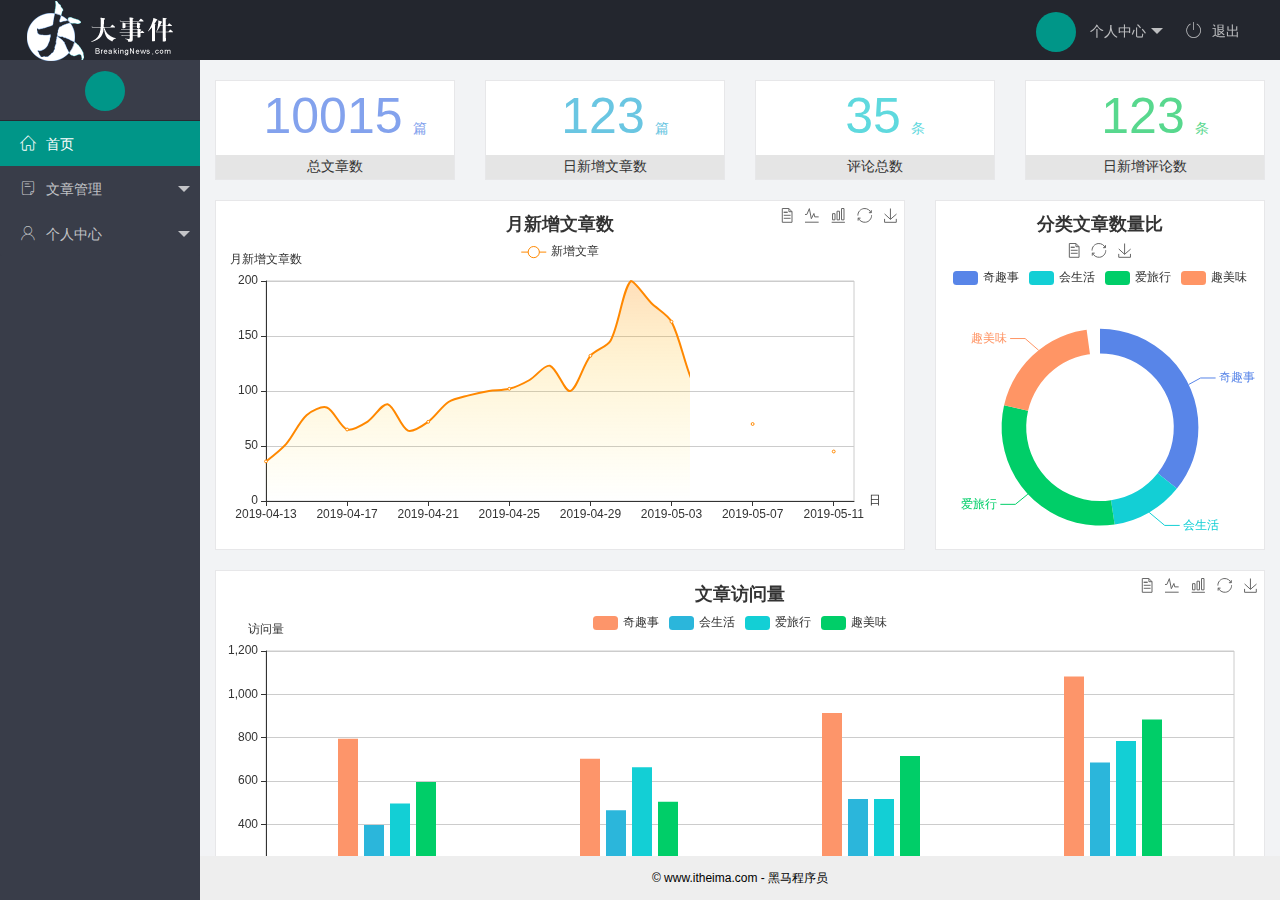
==== commit ac38ef7e: "完成基本资料和密码修改功能" ====
--- a/index.html
+++ b/index.html
@@ -28,7 +28,7 @@
                         <dd><a href="">重置密码</a></dd>
                     </dl>
                 </li>
-                <li class="layui-nav-item"><a href=""><span class="iconfont icon-tuichu"></span>退出</a></li>
+                <li class="layui-nav-item"><a href="javascript:;" id="btnLoginout"><span class="iconfont icon-tuichu"></span>退出</a></li>
             </ul>
         </div>
 
@@ -55,9 +55,9 @@
                     <li class="layui-nav-item">
                         <a href="javascript:;"><span class="iconfont icon-user"></span>个人中心</a>
                         <dl class="layui-nav-child">
-                            <dd><a href="javascript:;"><i class="layui-icon layui-icon-app"></i>基本资料</a></dd>
-                            <dd><a href="javascript:;"><i class="layui-icon layui-icon-app"></i>更换头像</a></dd>
-                            <dd><a href="javascript:;"><i class="layui-icon layui-icon-app"></i>重置密码</a></dd>
+                            <dd><a href="/user/user_info.html" target="fm"><i class="layui-icon layui-icon-app"></i>基本资料</a></dd>
+                            <dd><a href="/user/user_avatar.html" target="fm"><i class="layui-icon layui-icon-app"></i>更换头像</a></dd>
+                            <dd><a href="/user/user_avatar.html" target="fm"><i class="layui-icon layui-icon-app"></i>重置密码</a></dd>
                         </dl>
                     </li>
 
--- a/assets/css/index.css
+++ b/assets/css/index.css
@@ -41,4 +41,5 @@
 
 .layui-side-scroll .userinfo {
     border-bottom: 1px solid #282b33;
+    user-select: none;
 }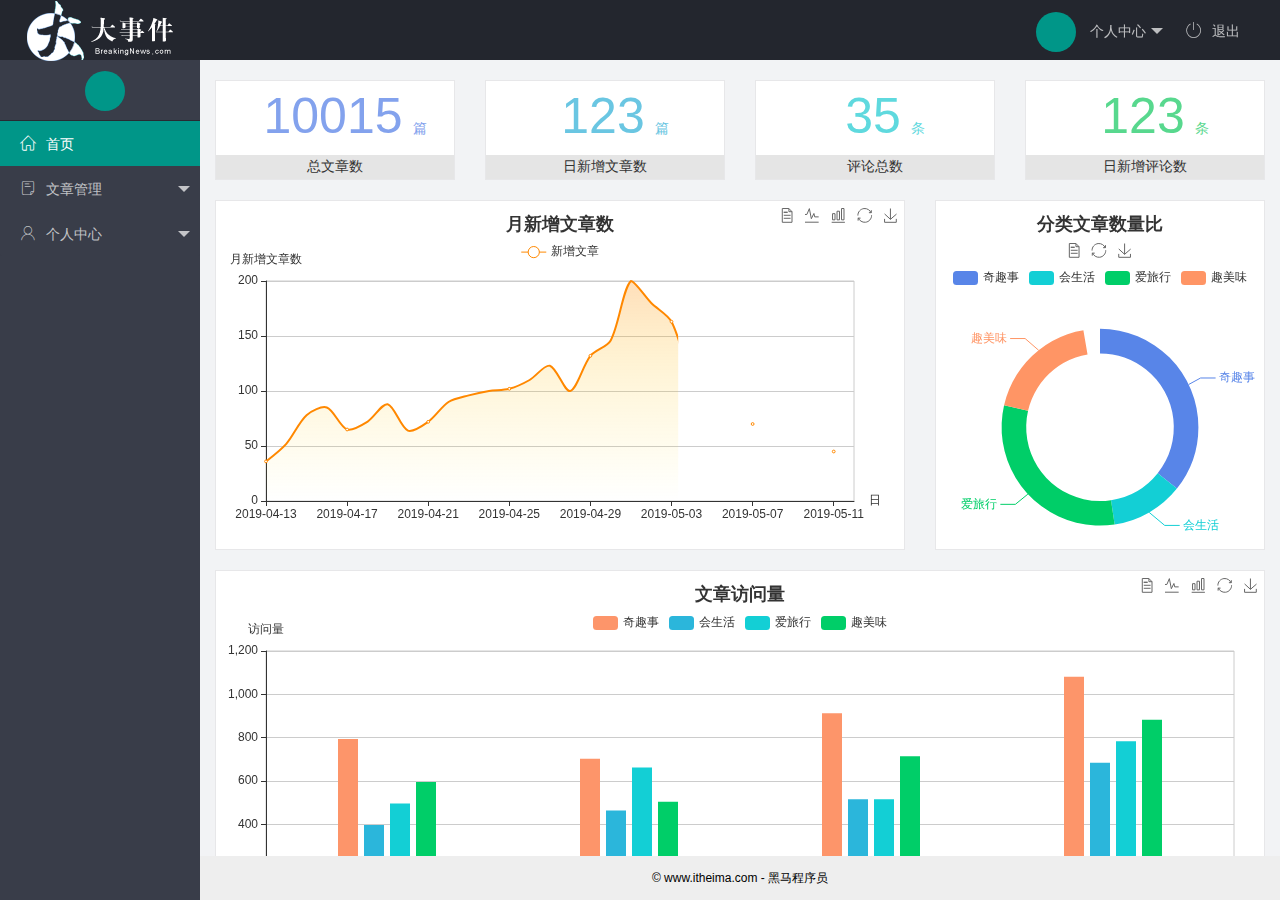
==== commit c9f9a0f3: "完成个人中心功能" ====
--- a/index.html
+++ b/index.html
@@ -57,7 +57,7 @@
                         <dl class="layui-nav-child">
                             <dd><a href="/user/user_info.html" target="fm"><i class="layui-icon layui-icon-app"></i>基本资料</a></dd>
                             <dd><a href="/user/user_avatar.html" target="fm"><i class="layui-icon layui-icon-app"></i>更换头像</a></dd>
-                            <dd><a href="/user/user_avatar.html" target="fm"><i class="layui-icon layui-icon-app"></i>重置密码</a></dd>
+                            <dd><a href="/user/user_pwd.html" target="fm"><i class="layui-icon layui-icon-app"></i>重置密码</a></dd>
                         </dl>
                     </li>
 
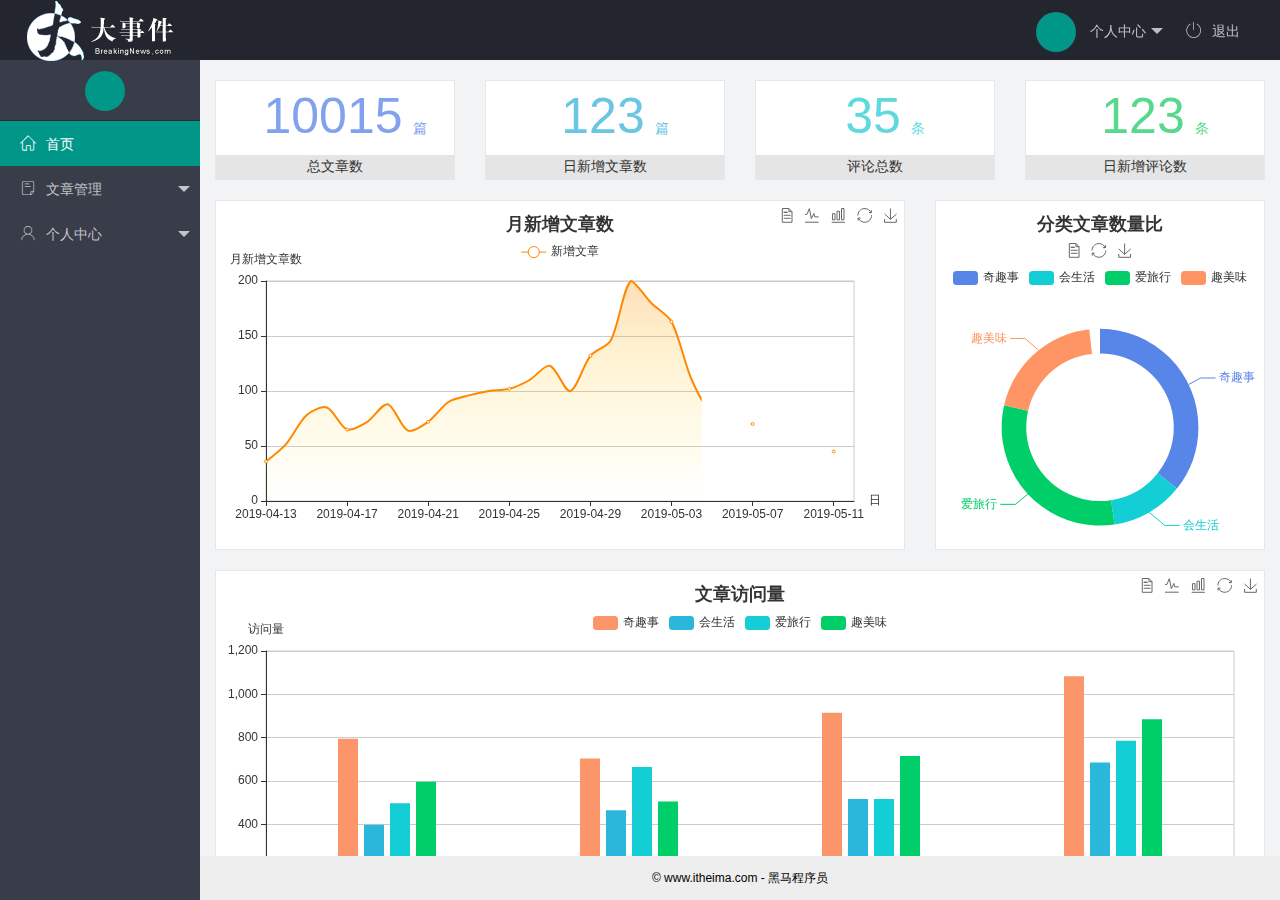
==== commit 79bdd32d: "完成文章类别功能" ====
--- a/index.html
+++ b/index.html
@@ -23,9 +23,9 @@
                         <span class="layui-nav-img user-avatar"></span> 个人中心
                     </a>
                     <dl class="layui-nav-child">
-                        <dd><a href="">基本资料</a></dd>
-                        <dd><a href="">更换头像</a></dd>
-                        <dd><a href="">重置密码</a></dd>
+                        <dd><a href="/user/user_info.html" target="fm">基本资料</a></dd>
+                        <dd><a href="/user/user_avatar.html" target="fm">更换头像</a></dd>
+                        <dd><a href="/user/user_pwd.html" target="fm">重置密码</a></dd>
                     </dl>
                 </li>
                 <li class="layui-nav-item"><a href="javascript:;" id="btnLoginout"><span class="iconfont icon-tuichu"></span>退出</a></li>
@@ -47,7 +47,7 @@
                     <li class="layui-nav-item ">
                         <a class="" href="javascript:;"><span class="iconfont icon-16"></span>文章管理</a>
                         <dl class="layui-nav-child">
-                            <dd><a href="javascript:;"><i class="layui-icon layui-icon-app"></i>文章类别</a></dd>
+                            <dd><a href="/artical/art_cate.html" target="fm"><i class="layui-icon layui-icon-app"></i>文章类别</a></dd>
                             <dd><a href="javascript:;"><i class="layui-icon layui-icon-app"></i>文章列表</a></dd>
                             <dd><a href="javascript:;"><i class="layui-icon layui-icon-app"></i>发表文章</a></dd>
                         </dl>
